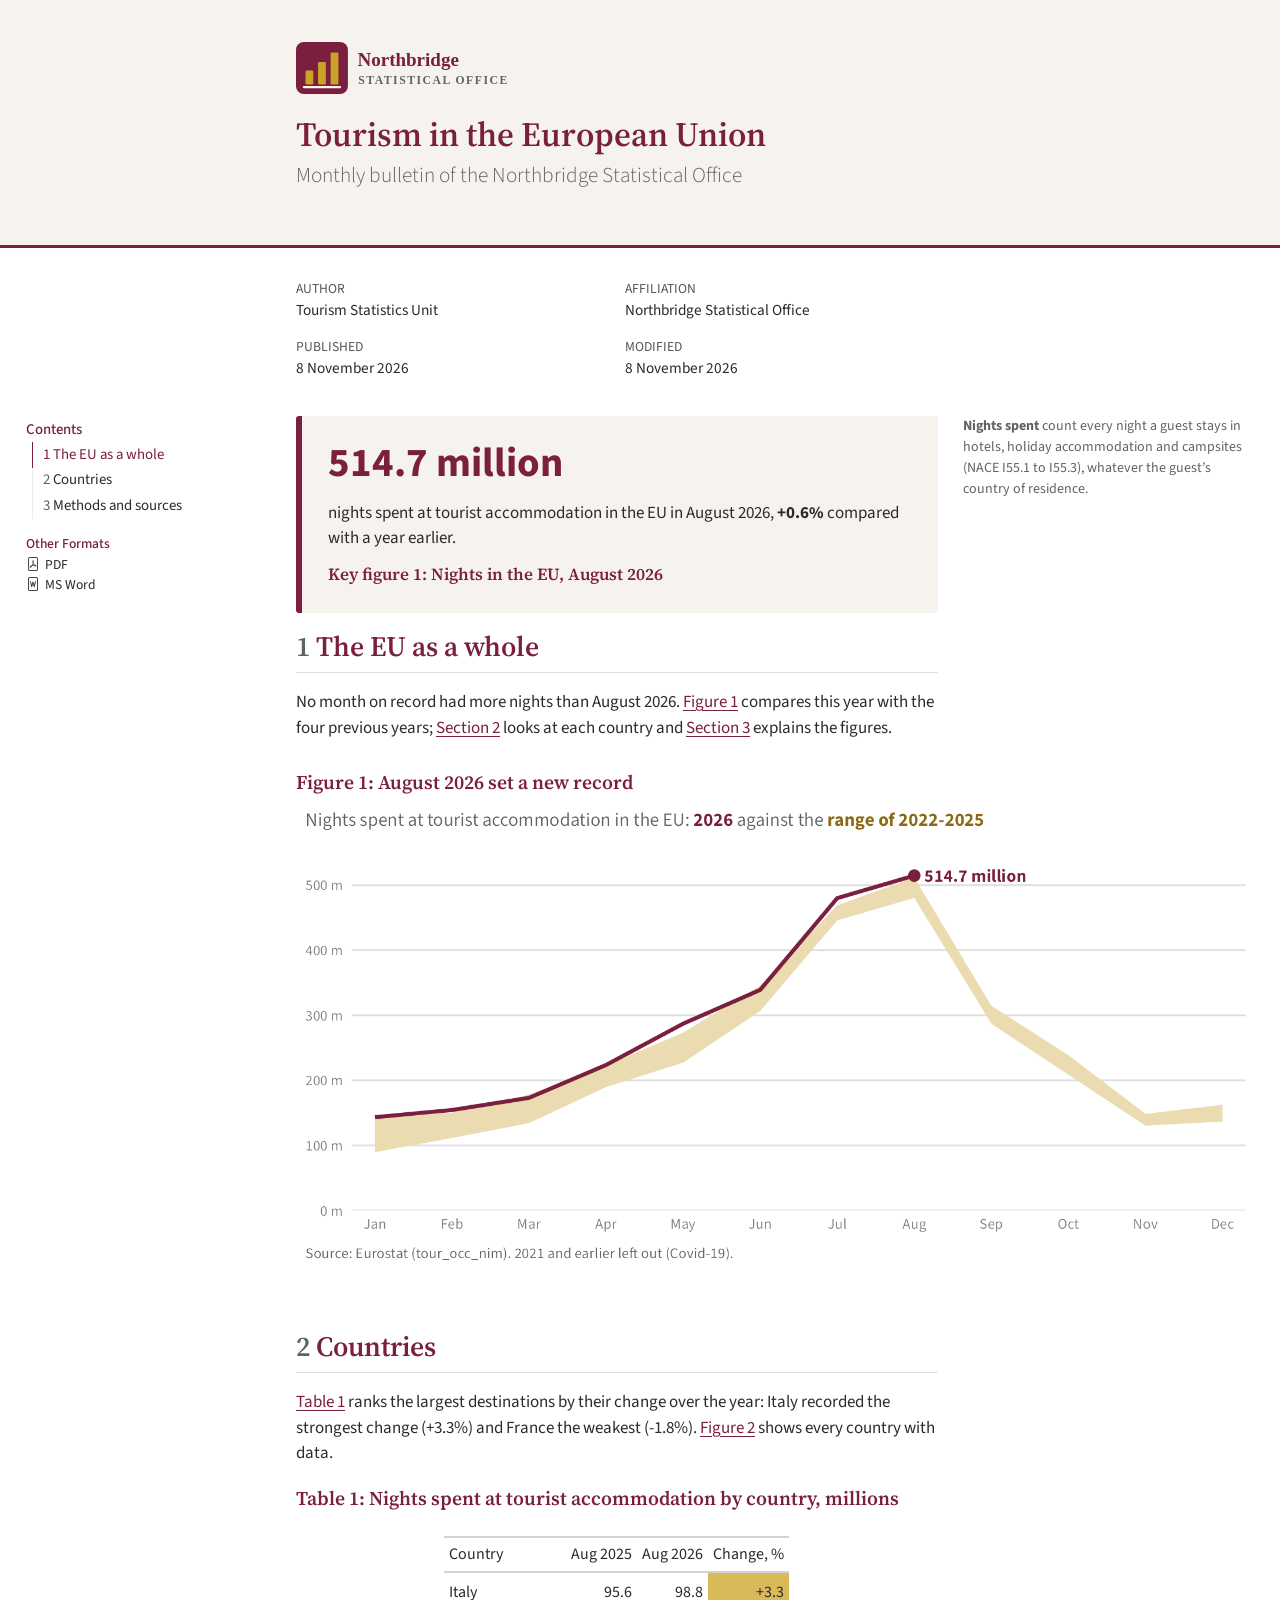
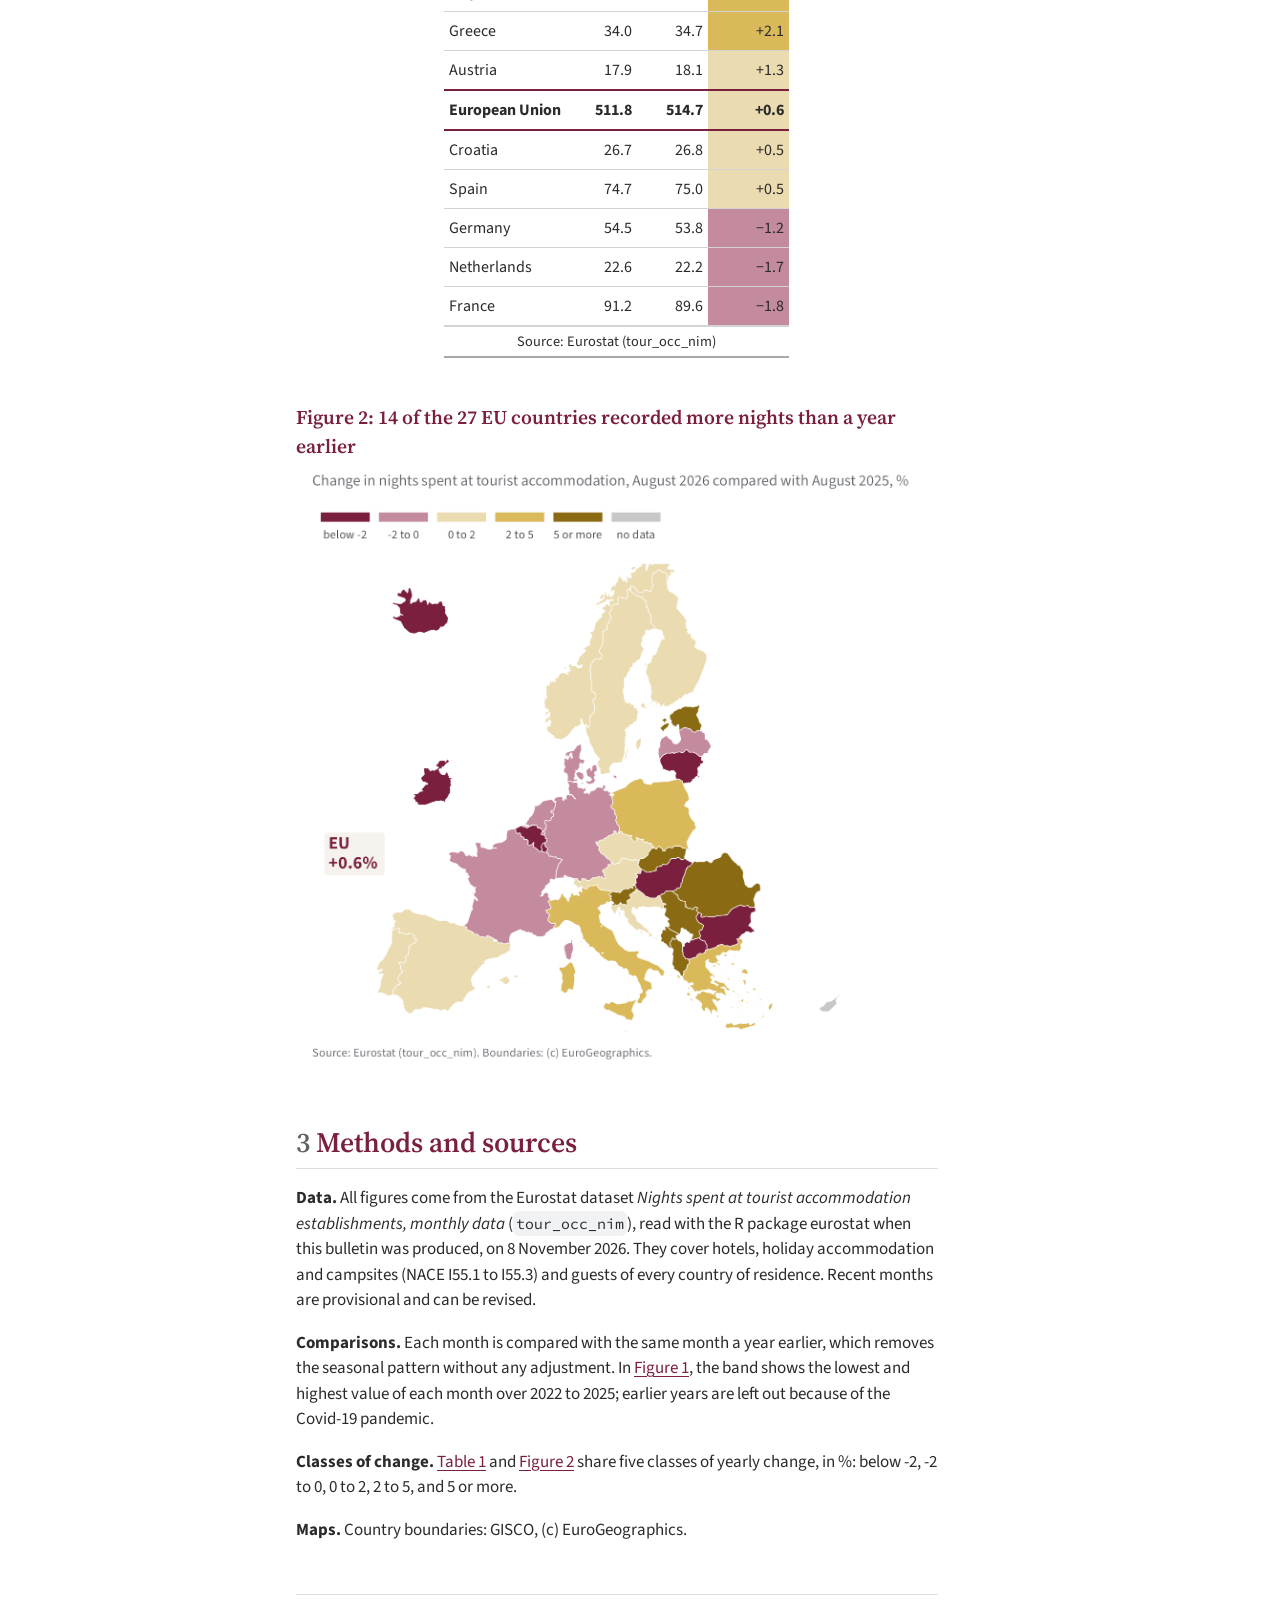
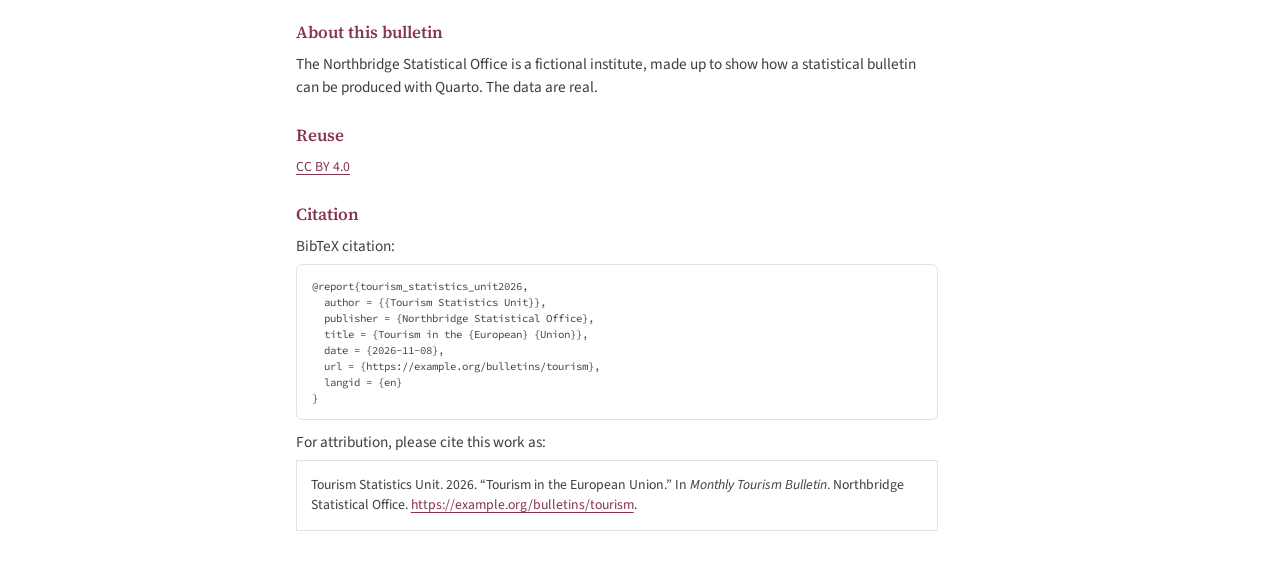
==== index.html @ a887a554 "Rendered example bulletin (HTML, PDF, Word)" ====
<!doctype html>
<html lang="en"><head><meta charset="utf-8"><title>Tourism in the EU: example bulletin</title>
<meta http-equiv="refresh" content="0; url=bulletin.html"></head>
<body><p><a href="bulletin.html">Tourism in the EU (HTML)</a> · <a href="bulletin.pdf">PDF</a> · <a href="bulletin.docx">Word</a></p></body></html>
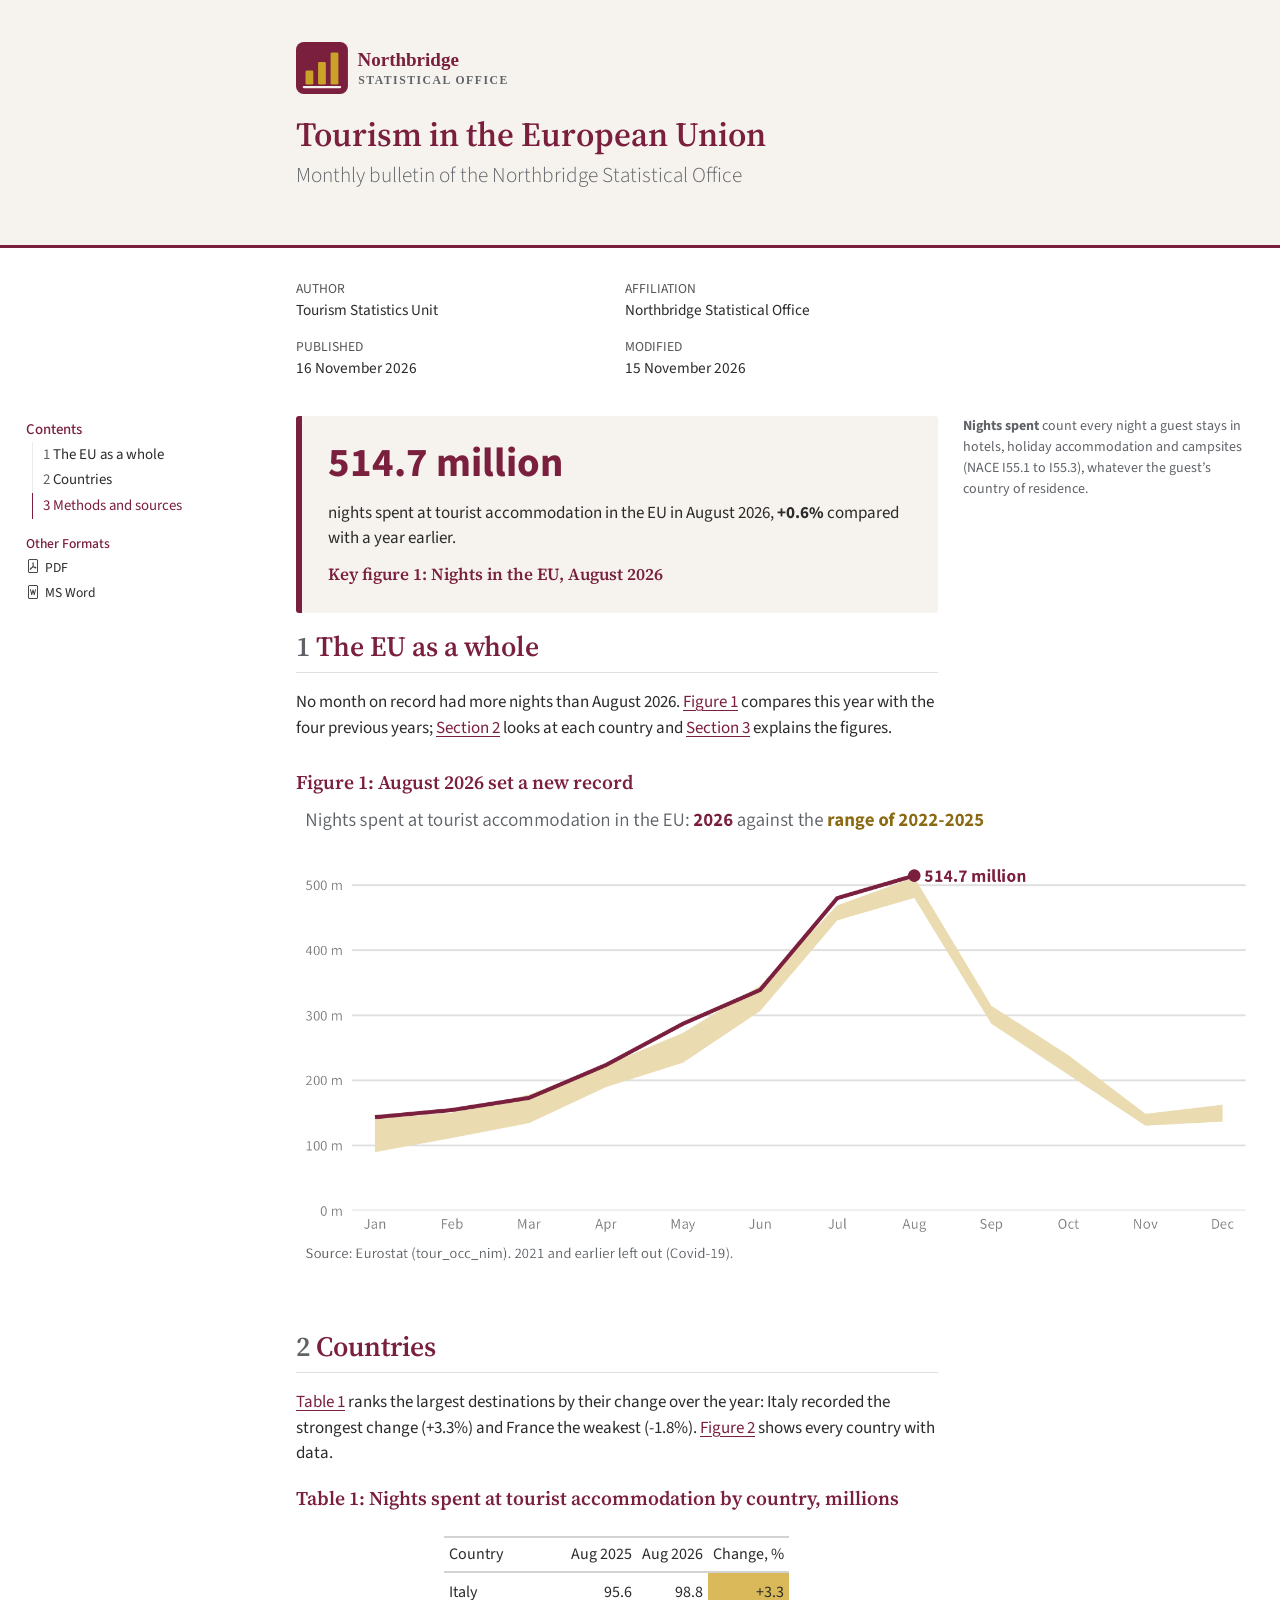
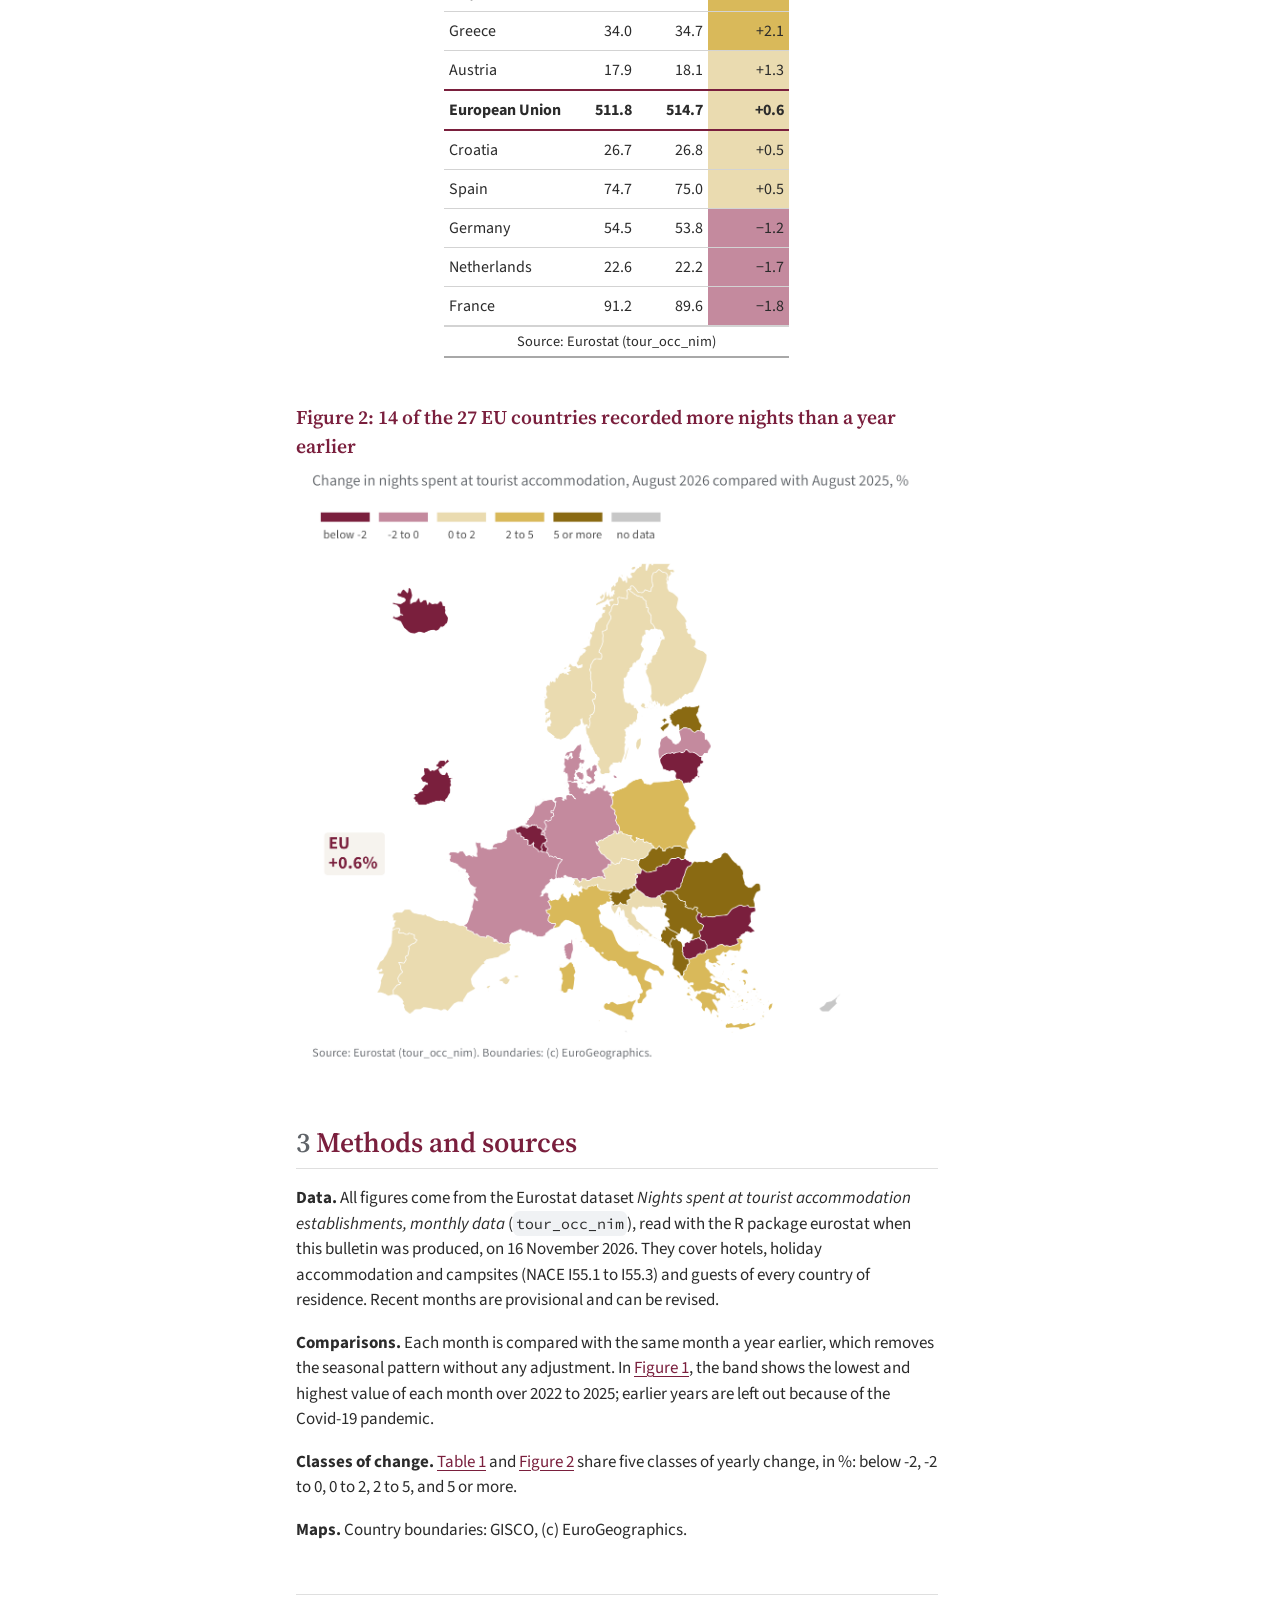
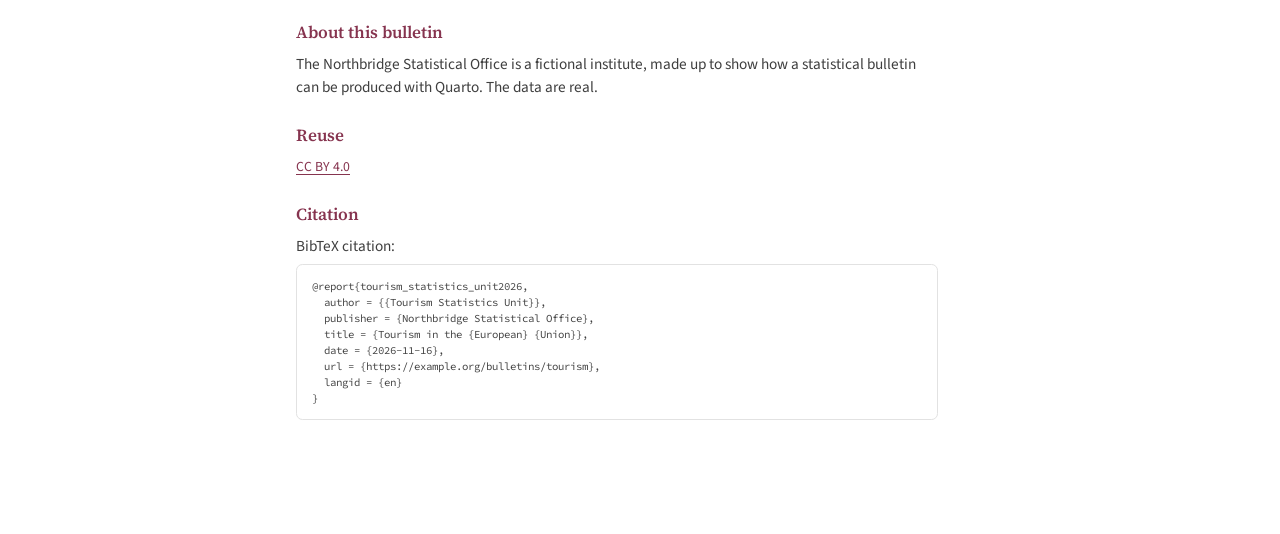
==== commit b823f11b: "Built site for gh-pages" ====
--- a/index.html
+++ b/index.html
@@ -1,4 +1,1256 @@
-<!doctype html>
-<html lang="en"><head><meta charset="utf-8"><title>Tourism in the EU: example bulletin</title>
-<meta http-equiv="refresh" content="0; url=bulletin.html"></head>
-<body><p><a href="bulletin.html">Tourism in the EU (HTML)</a> · <a href="bulletin.pdf">PDF</a> · <a href="bulletin.docx">Word</a></p></body></html>
+<!DOCTYPE html>
+<html xmlns="http://www.w3.org/1999/xhtml" lang="en" xml:lang="en"><head>
+
+<meta charset="utf-8">
+<meta name="generator" content="quarto-1.12.2">
+
+<meta name="viewport" content="width=device-width, initial-scale=1.0, user-scalable=yes">
+
+<meta name="author" content="Tourism Statistics Unit">
+<meta name="dcterms.date" content="2026-11-16">
+
+<title>Tourism in the European Union</title>
+<style>
+/* Default styles provided by pandoc.
+** See https://pandoc.org/MANUAL.html#variables-for-html for config info.
+*/
+span.smallcaps{font-variant: small-caps;}
+div.columns{display: flex; gap: 1.5em;}
+div.column{flex: auto;}
+@media screen {
+div.columns{gap: min(4vw, 1.5em);}
+div.column{overflow-x: auto;}
+}
+div.hanging-indent{margin-left: 1.5em; text-indent: -1.5em;}
+ul.task-list{list-style: none;}
+ul.task-list li input[type="checkbox"] {
+  width: 0.8em;
+  margin: 0 0.8em 0.2em -1em; /* quarto-specific, see https://github.com/quarto-dev/quarto-cli/issues/4556 */ 
+  vertical-align: middle;
+}
+@media print {
+  html {
+    color-scheme: light only;
+  }
+  html, body, pre, code {
+    background-color: transparent;
+  }
+  body, a, a:visited, blockquote {
+    color: black;
+  }
+  pre, code {
+    padding: 0;
+  }
+  p, h2, h3 {
+    orphans: 3;
+    widows: 3;
+  }
+  h2, h3, h4 {
+    page-break-after: avoid;
+  }
+}</style>
+
+
+<script src="bulletin_files/libs/clipboard/clipboard.min.js"></script>
+<script src="bulletin_files/libs/quarto-html/quarto.js" type="module"></script>
+<script src="bulletin_files/libs/quarto-html/tabsets/tabsets.js" type="module"></script>
+<script src="bulletin_files/libs/quarto-html/scrollable-regions/scrollable-regions.js" type="module"></script>
+<script src="bulletin_files/libs/quarto-html/popper.min.js"></script>
+<script src="bulletin_files/libs/quarto-html/tippy.umd.min.js"></script>
+<script src="bulletin_files/libs/quarto-html/anchor.min.js"></script>
+<link href="bulletin_files/libs/quarto-html/tippy.css" rel="stylesheet">
+<link href="bulletin_files/libs/quarto-html/quarto-syntax-highlighting-3558fc588f573eb03b3ea8a62fb80c66.css" rel="stylesheet" class="quarto-color-scheme" id="quarto-text-highlighting-styles">
+<link href="bulletin_files/libs/quarto-html/quarto-syntax-highlighting-dark-e0c4ec3dcba0074538e79671f3d862d4.css" rel="stylesheet" class="quarto-color-scheme quarto-color-alternate" id="quarto-text-highlighting-styles">
+<link href="bulletin_files/libs/quarto-html/quarto-syntax-highlighting-3558fc588f573eb03b3ea8a62fb80c66.css" rel="stylesheet" class="quarto-color-scheme-extra" id="quarto-text-highlighting-styles">
+<script src="bulletin_files/libs/quarto-axe/axe.min.js"></script>
+<script src="bulletin_files/libs/quarto-axe/axe-check.js" type="module"></script>
+<script id="quarto-axe-checker-options" type="text/plain">dHJ1ZQ==</script>
+<script src="bulletin_files/libs/bootstrap/bootstrap.min.js"></script>
+<link href="bulletin_files/libs/bootstrap/bootstrap-icons.css" rel="stylesheet">
+<link href="bulletin_files/libs/bootstrap/bootstrap-2cee63988fdc9ac222d813a47f1ef9fd.min.css" rel="stylesheet" append-hash="true" class="quarto-color-scheme" id="quarto-bootstrap" data-mode="light">
+<link href="bulletin_files/libs/bootstrap/bootstrap-dark-2b688062e5eacd62c435ec429c58f09d.min.css" rel="stylesheet" append-hash="true" class="quarto-color-scheme quarto-color-alternate" id="quarto-bootstrap" data-mode="light">
+<link href="bulletin_files/libs/bootstrap/bootstrap-2cee63988fdc9ac222d813a47f1ef9fd.min.css" rel="stylesheet" append-hash="true" class="quarto-color-scheme-extra" id="quarto-bootstrap" data-mode="light">
+
+
+</head>
+
+<body class="quarto-light"><a id="quarto-skip-link" class="visually-hidden-focusable" href="#quarto-document-content">Skip to main content</a>
+
+<header id="title-block-header" class="quarto-title-block default toc-left page-columns page-full">
+  <div class="quarto-title-banner page-columns page-full">
+    <div class="quarto-title column-body">
+      <img class="nso-logo" src="brand/nso-logo.svg" alt="Northbridge Statistical Office">
+      <h1 class="title">Tourism in the European Union</h1>
+            <p class="subtitle lead">Monthly bulletin of the Northbridge Statistical Office</p>
+          </div>
+  </div>
+
+  <div class="quarto-title-meta-author">
+    <div class="quarto-title-meta-heading">Author</div>
+    <div class="quarto-title-meta-heading">Affiliation</div>
+    
+      <div class="quarto-title-meta-contents">
+      <p class="author">Tourism Statistics Unit </p>
+    </div>
+    <div class="quarto-title-meta-contents">
+          <p class="affiliation">
+              Northbridge Statistical Office
+            </p>
+        </div>
+    </div>
+
+  <div class="quarto-title-meta">
+
+        
+      <div>
+      <div class="quarto-title-meta-heading">Published</div>
+      <div class="quarto-title-meta-contents">
+        <p class="date">16 November 2026</p>
+      </div>
+    </div>
+    
+      <div>
+      <div class="quarto-title-meta-heading">Modified</div>
+      <div class="quarto-title-meta-contents">
+        <p class="date-modified">15 November 2026</p>
+      </div>
+    </div>
+      
+    </div>
+    
+
+</header><div id="quarto-content" class="page-columns page-rows-contents page-layout-article toc-left">
+<div id="quarto-sidebar-toc-left" class="sidebar toc-left">
+  <nav id="TOC" role="doc-toc" aria-labelledby="toc-title" class="toc-active">
+    <h2 id="toc-title">Contents</h2>
+   
+  <ul>
+  <li><a href="#sec-eu" id="toc-sec-eu" class="nav-link active" data-scroll-target="#sec-eu"><span class="header-section-number">1</span> The EU as a whole</a></li>
+  <li><a href="#sec-countries" id="toc-sec-countries" class="nav-link" data-scroll-target="#sec-countries"><span class="header-section-number">2</span> Countries</a></li>
+  <li><a href="#sec-methods" id="toc-sec-methods" class="nav-link" data-scroll-target="#sec-methods"><span class="header-section-number">3</span> Methods and sources</a></li>
+  
+  </ul>
+<div class="quarto-alternate-formats"><h2>Other Formats</h2><ul><li><a href="bulletin.pdf"><i class="bi bi-file-pdf"></i>PDF</a></li><li><a href="bulletin.docx"><i class="bi bi-file-word"></i>MS Word</a></li></ul></div></nav>
+</div>
+<div id="quarto-margin-sidebar" class="sidebar margin-sidebar zindex-bottom">
+</div>
+<main class="content quarto-banner-title-block page-columns page-full" id="quarto-document-content" tabindex="-1">
+
+
+
+
+<div id="kf-nights" class="quarto-float quarto-figure quarto-figure-center anchored">
+<figure class="quarto-float quarto-float-kf figure">
+<div aria-describedby="kf-nights-caption-0ceaefa1-69ba-4598-a22c-09a6ac19f8ca">
+<p><span style="font-size: 2.4em; font-weight: bold; color: #7a1f3d;">514.7 million</span></p>
+<p>nights spent at tourist accommodation in the EU in August 2026, <span style="font-weight: bold;">+0.6%</span> compared with a year earlier.</p>
+</div>
+<figcaption class="quarto-float-caption-bottom quarto-float-caption quarto-float-kf" id="kf-nights-caption-0ceaefa1-69ba-4598-a22c-09a6ac19f8ca">
+Key figure&nbsp;1: Nights in the EU, August 2026
+</figcaption>
+</figure>
+</div>
+
+<div class="no-row-height column-margin column-container"><div class="">
+<p><strong>Nights spent</strong> count every night a guest stays in hotels, holiday accommodation and campsites (NACE I55.1 to I55.3), whatever the guest’s country of residence.</p>
+</div></div><section id="sec-eu" class="level2 page-columns page-full" data-number="1">
+<h2 data-number="1" class="anchored" data-anchor-id="sec-eu"><span class="header-section-number">1</span> The EU as a whole</h2>
+<p>No month on record had more nights than August 2026. <a href="#fig-trend" class="quarto-xref">Figure&nbsp;1</a> compares this year with the four previous years; <a href="#sec-countries" class="quarto-xref">Section&nbsp;2</a> looks at each country and <a href="#sec-methods" class="quarto-xref">Section&nbsp;3</a> explains the figures.</p>
+<div class="cell page-columns page-full">
+<div class="cell-output-display page-columns page-full">
+<div id="fig-trend" class="quarto-float quarto-figure quarto-figure-center anchored page-columns page-full" alt="Line chart. Months from January to December along the x-axis, nights spent at tourist accommodation in the EU in millions along the y-axis, from zero. A burgundy line for 2026, from January to August, is drawn over a light band giving the lowest and highest value of each month from 2022 to 2025. The 2026 line is above the band in 6 of its 8 months. Nights peak every year in August; August 2026 is labelled with 514.7 million.">
+<figure class="quarto-float quarto-float-fig figure page-columns page-full">
+<figcaption class="quarto-float-caption-top quarto-float-caption quarto-float-fig" id="fig-trend-caption-0ceaefa1-69ba-4598-a22c-09a6ac19f8ca">
+Figure&nbsp;1: August 2026 set a new record
+</figcaption>
+<div aria-describedby="fig-trend-caption-0ceaefa1-69ba-4598-a22c-09a6ac19f8ca" class="page-columns page-full">
+<img src="bulletin_files/figure-html/fig-trend-1.png" class="img-fluid figure-img column-page-right" style="width:100.0%" alt="Line chart. Months from January to December along the x-axis, nights spent at tourist accommodation in the EU in millions along the y-axis, from zero. A burgundy line for 2026, from January to August, is drawn over a light band giving the lowest and highest value of each month from 2022 to 2025. The 2026 line is above the band in 6 of its 8 months. Nights peak every year in August; August 2026 is labelled with 514.7 million.">
+</div>
+</figure>
+</div>
+</div>
+</div>
+</section>
+<section id="sec-countries" class="level2" data-number="2">
+<h2 data-number="2" class="anchored" data-anchor-id="sec-countries"><span class="header-section-number">2</span> Countries</h2>
+<p><a href="#tbl-countries" class="quarto-xref">Table&nbsp;1</a> ranks the largest destinations by their change over the year: Italy recorded the strongest change (+3.3%) and France the weakest (-1.8%). <a href="#fig-map" class="quarto-xref">Figure&nbsp;2</a> shows every country with data.</p>
+<div class="cell plain">
+<div id="tbl-countries" class="cell plain quarto-float quarto-figure quarto-figure-center anchored">
+<figure class="quarto-float quarto-float-tbl figure">
+<figcaption class="quarto-float-caption-top quarto-float-caption quarto-float-tbl" id="tbl-countries-caption-0ceaefa1-69ba-4598-a22c-09a6ac19f8ca">
+Table&nbsp;1: Nights spent at tourist accommodation by country, millions
+</figcaption>
+<div aria-describedby="tbl-countries-caption-0ceaefa1-69ba-4598-a22c-09a6ac19f8ca">
+<div class="cell-output-display">
+<div id="fusvrtxovy" style="padding-left:0px;padding-right:0px;padding-top:10px;padding-bottom:10px;overflow-x:auto;overflow-y:auto;width:auto;height:auto;">
+<style>#fusvrtxovy table {
+  font-family: 'Source Sans 3', system-ui, 'Segoe UI', Roboto, Helvetica, Arial, sans-serif, 'Apple Color Emoji', 'Segoe UI Emoji', 'Segoe UI Symbol', 'Noto Color Emoji';
+  -webkit-font-smoothing: antialiased;
+  -moz-osx-font-smoothing: grayscale;
+}
+
+#fusvrtxovy thead, #fusvrtxovy tbody, #fusvrtxovy tfoot, #fusvrtxovy tr, #fusvrtxovy td, #fusvrtxovy th {
+  border-style: none;
+}
+
+#fusvrtxovy p {
+  margin: 0;
+  padding: 0;
+}
+
+#fusvrtxovy .gt_table {
+  display: table;
+  border-collapse: collapse;
+  line-height: normal;
+  margin-left: auto;
+  margin-right: auto;
+  color: #2B2B2B;
+  font-size: 16px;
+  font-weight: normal;
+  font-style: normal;
+  background-color: #FFFFFF;
+  width: auto;
+  border-top-style: solid;
+  border-top-width: 2px;
+  border-top-color: #A8A8A8;
+  border-right-style: none;
+  border-right-width: 2px;
+  border-right-color: #D3D3D3;
+  border-bottom-style: solid;
+  border-bottom-width: 2px;
+  border-bottom-color: #A8A8A8;
+  border-left-style: none;
+  border-left-width: 2px;
+  border-left-color: #D3D3D3;
+}
+
+#fusvrtxovy .gt_caption {
+  padding-top: 4px;
+  padding-bottom: 4px;
+}
+
+#fusvrtxovy .gt_title {
+  color: #2B2B2B;
+  font-size: 125%;
+  font-weight: initial;
+  padding-top: 4px;
+  padding-bottom: 4px;
+  padding-left: 5px;
+  padding-right: 5px;
+  border-bottom-color: #FFFFFF;
+  border-bottom-width: 0;
+}
+
+#fusvrtxovy .gt_subtitle {
+  color: #2B2B2B;
+  font-size: 85%;
+  font-weight: initial;
+  padding-top: 3px;
+  padding-bottom: 5px;
+  padding-left: 5px;
+  padding-right: 5px;
+  border-top-color: #FFFFFF;
+  border-top-width: 0;
+}
+
+#fusvrtxovy .gt_heading {
+  background-color: #FFFFFF;
+  text-align: center;
+  border-bottom-color: #FFFFFF;
+  border-left-style: none;
+  border-left-width: 1px;
+  border-left-color: #D3D3D3;
+  border-right-style: none;
+  border-right-width: 1px;
+  border-right-color: #D3D3D3;
+}
+
+#fusvrtxovy .gt_bottom_border {
+  border-bottom-style: solid;
+  border-bottom-width: 2px;
+  border-bottom-color: #D3D3D3;
+}
+
+#fusvrtxovy .gt_col_headings {
+  border-top-style: solid;
+  border-top-width: 2px;
+  border-top-color: #D3D3D3;
+  border-bottom-style: solid;
+  border-bottom-width: 2px;
+  border-bottom-color: #D3D3D3;
+  border-left-style: none;
+  border-left-width: 1px;
+  border-left-color: #D3D3D3;
+  border-right-style: none;
+  border-right-width: 1px;
+  border-right-color: #D3D3D3;
+}
+
+#fusvrtxovy .gt_col_heading {
+  color: #2B2B2B;
+  background-color: #FFFFFF;
+  font-size: 100%;
+  font-weight: normal;
+  text-transform: inherit;
+  border-left-style: none;
+  border-left-width: 1px;
+  border-left-color: #D3D3D3;
+  border-right-style: none;
+  border-right-width: 1px;
+  border-right-color: #D3D3D3;
+  vertical-align: bottom;
+  padding-top: 5px;
+  padding-bottom: 6px;
+  padding-left: 5px;
+  padding-right: 5px;
+  overflow-x: hidden;
+}
+
+#fusvrtxovy .gt_column_spanner_outer {
+  color: #2B2B2B;
+  background-color: #FFFFFF;
+  font-size: 100%;
+  font-weight: normal;
+  text-transform: inherit;
+  padding-top: 0;
+  padding-bottom: 0;
+  padding-left: 4px;
+  padding-right: 4px;
+}
+
+#fusvrtxovy .gt_column_spanner_outer:first-child {
+  padding-left: 0;
+}
+
+#fusvrtxovy .gt_column_spanner_outer:last-child {
+  padding-right: 0;
+}
+
+#fusvrtxovy .gt_column_spanner {
+  border-bottom-style: solid;
+  border-bottom-width: 2px;
+  border-bottom-color: #D3D3D3;
+  vertical-align: bottom;
+  padding-top: 5px;
+  padding-bottom: 5px;
+  overflow-x: hidden;
+  display: inline-block;
+  width: 100%;
+}
+
+#fusvrtxovy .gt_spanner_row {
+  border-bottom-style: hidden;
+}
+
+#fusvrtxovy .gt_group_heading {
+  padding-top: 8px;
+  padding-bottom: 8px;
+  padding-left: 5px;
+  padding-right: 5px;
+  color: #2B2B2B;
+  background-color: #FFFFFF;
+  font-size: 100%;
+  font-weight: initial;
+  text-transform: inherit;
+  border-top-style: solid;
+  border-top-width: 2px;
+  border-top-color: #D3D3D3;
+  border-bottom-style: solid;
+  border-bottom-width: 2px;
+  border-bottom-color: #D3D3D3;
+  border-left-style: none;
+  border-left-width: 1px;
+  border-left-color: #D3D3D3;
+  border-right-style: none;
+  border-right-width: 1px;
+  border-right-color: #D3D3D3;
+  vertical-align: middle;
+  text-align: left;
+}
+
+#fusvrtxovy .gt_empty_group_heading {
+  padding: 0.5px;
+  color: #2B2B2B;
+  background-color: #FFFFFF;
+  font-size: 100%;
+  font-weight: initial;
+  border-top-style: solid;
+  border-top-width: 2px;
+  border-top-color: #D3D3D3;
+  border-bottom-style: solid;
+  border-bottom-width: 2px;
+  border-bottom-color: #D3D3D3;
+  vertical-align: middle;
+}
+
+#fusvrtxovy .gt_from_md > :first-child {
+  margin-top: 0;
+}
+
+#fusvrtxovy .gt_from_md > :last-child {
+  margin-bottom: 0;
+}
+
+#fusvrtxovy .gt_row {
+  padding-top: 8px;
+  padding-bottom: 8px;
+  padding-left: 5px;
+  padding-right: 5px;
+  margin: 10px;
+  border-top-style: solid;
+  border-top-width: 1px;
+  border-top-color: #D3D3D3;
+  border-left-style: none;
+  border-left-width: 1px;
+  border-left-color: #D3D3D3;
+  border-right-style: none;
+  border-right-width: 1px;
+  border-right-color: #D3D3D3;
+  vertical-align: middle;
+  overflow-x: hidden;
+}
+
+#fusvrtxovy .gt_stub {
+  color: #2B2B2B;
+  background-color: #FFFFFF;
+  font-size: 100%;
+  font-weight: initial;
+  text-transform: inherit;
+  border-right-style: solid;
+  border-right-width: 2px;
+  border-right-color: #D3D3D3;
+  padding-left: 5px;
+  padding-right: 5px;
+}
+
+#fusvrtxovy .gt_stub_row_group {
+  color: #2B2B2B;
+  background-color: #FFFFFF;
+  font-size: 100%;
+  font-weight: initial;
+  text-transform: inherit;
+  border-right-style: solid;
+  border-right-width: 2px;
+  border-right-color: #D3D3D3;
+  padding-left: 5px;
+  padding-right: 5px;
+  vertical-align: top;
+}
+
+#fusvrtxovy .gt_row_group_first td {
+  border-top-width: 2px;
+}
+
+#fusvrtxovy .gt_row_group_first th {
+  border-top-width: 2px;
+}
+
+#fusvrtxovy .gt_summary_row {
+  color: #2B2B2B;
+  background-color: #FFFFFF;
+  text-transform: inherit;
+  padding-top: 8px;
+  padding-bottom: 8px;
+  padding-left: 5px;
+  padding-right: 5px;
+}
+
+#fusvrtxovy .gt_first_summary_row {
+  border-top-style: solid;
+  border-top-color: #D3D3D3;
+}
+
+#fusvrtxovy .gt_first_summary_row.thick {
+  border-top-width: 2px;
+}
+
+#fusvrtxovy .gt_last_summary_row {
+  padding-top: 8px;
+  padding-bottom: 8px;
+  padding-left: 5px;
+  padding-right: 5px;
+  border-bottom-style: solid;
+  border-bottom-width: 2px;
+  border-bottom-color: #D3D3D3;
+}
+
+#fusvrtxovy .gt_grand_summary_row {
+  color: #2B2B2B;
+  background-color: #FFFFFF;
+  text-transform: inherit;
+  padding-top: 8px;
+  padding-bottom: 8px;
+  padding-left: 5px;
+  padding-right: 5px;
+}
+
+#fusvrtxovy .gt_first_grand_summary_row {
+  padding-top: 8px;
+  padding-bottom: 8px;
+  padding-left: 5px;
+  padding-right: 5px;
+  border-top-style: double;
+  border-top-width: 6px;
+  border-top-color: #D3D3D3;
+}
+
+#fusvrtxovy .gt_last_grand_summary_row_top {
+  padding-top: 8px;
+  padding-bottom: 8px;
+  padding-left: 5px;
+  padding-right: 5px;
+  border-bottom-style: double;
+  border-bottom-width: 6px;
+  border-bottom-color: #D3D3D3;
+}
+
+#fusvrtxovy .gt_striped {
+  background-color: rgba(128, 128, 128, 0.05);
+}
+
+#fusvrtxovy .gt_table_body {
+  border-top-style: solid;
+  border-top-width: 2px;
+  border-top-color: #D3D3D3;
+  border-bottom-style: solid;
+  border-bottom-width: 2px;
+  border-bottom-color: #D3D3D3;
+}
+
+#fusvrtxovy .gt_footnotes {
+  color: #2B2B2B;
+  background-color: #FFFFFF;
+  border-bottom-style: none;
+  border-bottom-width: 2px;
+  border-bottom-color: #D3D3D3;
+  border-left-style: none;
+  border-left-width: 2px;
+  border-left-color: #D3D3D3;
+  border-right-style: none;
+  border-right-width: 2px;
+  border-right-color: #D3D3D3;
+}
+
+#fusvrtxovy .gt_footnote {
+  margin: 0px;
+  font-size: 90%;
+  padding-top: 4px;
+  padding-bottom: 4px;
+  padding-left: 5px;
+  padding-right: 5px;
+}
+
+#fusvrtxovy .gt_sourcenotes {
+  color: #2B2B2B;
+  background-color: #FFFFFF;
+  border-bottom-style: none;
+  border-bottom-width: 2px;
+  border-bottom-color: #D3D3D3;
+  border-left-style: none;
+  border-left-width: 2px;
+  border-left-color: #D3D3D3;
+  border-right-style: none;
+  border-right-width: 2px;
+  border-right-color: #D3D3D3;
+}
+
+#fusvrtxovy .gt_sourcenote {
+  font-size: 90%;
+  padding-top: 4px;
+  padding-bottom: 4px;
+  padding-left: 5px;
+  padding-right: 5px;
+}
+
+#fusvrtxovy .gt_left {
+  text-align: left;
+}
+
+#fusvrtxovy .gt_center {
+  text-align: center;
+}
+
+#fusvrtxovy .gt_right {
+  text-align: right;
+  font-variant-numeric: tabular-nums;
+}
+
+#fusvrtxovy .gt_font_normal {
+  font-weight: normal;
+}
+
+#fusvrtxovy .gt_font_bold {
+  font-weight: bold;
+}
+
+#fusvrtxovy .gt_font_italic {
+  font-style: italic;
+}
+
+#fusvrtxovy .gt_super {
+  font-size: 65%;
+}
+
+#fusvrtxovy .gt_footnote_marks {
+  font-size: 75%;
+  vertical-align: 0.4em;
+  position: initial;
+}
+
+#fusvrtxovy .gt_asterisk {
+  font-size: 100%;
+  vertical-align: 0;
+}
+
+#fusvrtxovy .gt_indent_1 {
+  text-indent: 5px;
+}
+
+#fusvrtxovy .gt_indent_2 {
+  text-indent: 10px;
+}
+
+#fusvrtxovy .gt_indent_3 {
+  text-indent: 15px;
+}
+
+#fusvrtxovy .gt_indent_4 {
+  text-indent: 20px;
+}
+
+#fusvrtxovy .gt_indent_5 {
+  text-indent: 25px;
+}
+
+#fusvrtxovy .katex-display {
+  display: inline-flex !important;
+  margin-bottom: 0.75em !important;
+}
+
+#fusvrtxovy div.Reactable > div.rt-table > div.rt-thead > div.rt-tr.rt-tr-group-header > div.rt-th-group:after {
+  height: 0px !important;
+}
+</style>
+
+<table class="gt_table cell plain caption-top table" data-quarto-bootstrap="false">
+<thead>
+<tr class="gt_col_headings header">
+<th id="Country" class="gt_col_heading gt_columns_bottom_border gt_left" data-quarto-table-cell-role="th" scope="col">Country</th>
+<th id="before" class="gt_col_heading gt_columns_bottom_border gt_right" data-quarto-table-cell-role="th" scope="col">Aug 2025</th>
+<th id="now" class="gt_col_heading gt_columns_bottom_border gt_right" data-quarto-table-cell-role="th" scope="col">Aug 2026</th>
+<th id="change" class="gt_col_heading gt_columns_bottom_border gt_right" data-quarto-table-cell-role="th" scope="col">Change, %</th>
+</tr>
+</thead>
+<tbody class="gt_table_body">
+<tr class="odd">
+<td class="gt_row gt_left" headers="Country">Italy</td>
+<td class="gt_row gt_right" headers="before">95.6</td>
+<td class="gt_row gt_right" headers="now">98.8</td>
+<td class="gt_row gt_right" headers="change" style="background-color: #D9B95A">+3.3</td>
+</tr>
+<tr class="even">
+<td class="gt_row gt_left" headers="Country">Greece</td>
+<td class="gt_row gt_right" headers="before">34.0</td>
+<td class="gt_row gt_right" headers="now">34.7</td>
+<td class="gt_row gt_right" headers="change" style="background-color: #D9B95A">+2.1</td>
+</tr>
+<tr class="odd">
+<td class="gt_row gt_left" headers="Country">Austria</td>
+<td class="gt_row gt_right" headers="before">17.9</td>
+<td class="gt_row gt_right" headers="now">18.1</td>
+<td class="gt_row gt_right" headers="change" style="background-color: #EADBB0">+1.3</td>
+</tr>
+<tr class="even">
+<td class="gt_row gt_left" headers="Country" style="font-weight: bold; border-top-width: 2px; border-top-style: solid; border-top-color: #7a1f3d; border-bottom-width: 2px; border-bottom-style: solid; border-bottom-color: #7a1f3d">European Union</td>
+<td class="gt_row gt_right" headers="before" style="font-weight: bold; border-top-width: 2px; border-top-style: solid; border-top-color: #7a1f3d; border-bottom-width: 2px; border-bottom-style: solid; border-bottom-color: #7a1f3d">511.8</td>
+<td class="gt_row gt_right" headers="now" style="font-weight: bold; border-top-width: 2px; border-top-style: solid; border-top-color: #7a1f3d; border-bottom-width: 2px; border-bottom-style: solid; border-bottom-color: #7a1f3d">514.7</td>
+<td class="gt_row gt_right" headers="change" style="background-color: #EADBB0; font-weight: bold; border-top-width: 2px; border-top-style: solid; border-top-color: #7a1f3d; border-bottom-width: 2px; border-bottom-style: solid; border-bottom-color: #7a1f3d">+0.6</td>
+</tr>
+<tr class="odd">
+<td class="gt_row gt_left" headers="Country">Croatia</td>
+<td class="gt_row gt_right" headers="before">26.7</td>
+<td class="gt_row gt_right" headers="now">26.8</td>
+<td class="gt_row gt_right" headers="change" style="background-color: #EADBB0">+0.5</td>
+</tr>
+<tr class="even">
+<td class="gt_row gt_left" headers="Country">Spain</td>
+<td class="gt_row gt_right" headers="before">74.7</td>
+<td class="gt_row gt_right" headers="now">75.0</td>
+<td class="gt_row gt_right" headers="change" style="background-color: #EADBB0">+0.5</td>
+</tr>
+<tr class="odd">
+<td class="gt_row gt_left" headers="Country">Germany</td>
+<td class="gt_row gt_right" headers="before">54.5</td>
+<td class="gt_row gt_right" headers="now">53.8</td>
+<td class="gt_row gt_right" headers="change" style="background-color: #C48A9E">−1.2</td>
+</tr>
+<tr class="even">
+<td class="gt_row gt_left" headers="Country">Netherlands</td>
+<td class="gt_row gt_right" headers="before">22.6</td>
+<td class="gt_row gt_right" headers="now">22.2</td>
+<td class="gt_row gt_right" headers="change" style="background-color: #C48A9E">−1.7</td>
+</tr>
+<tr class="odd">
+<td class="gt_row gt_left" headers="Country">France</td>
+<td class="gt_row gt_right" headers="before">91.2</td>
+<td class="gt_row gt_right" headers="now">89.6</td>
+<td class="gt_row gt_right" headers="change" style="background-color: #C48A9E">−1.8</td>
+</tr>
+</tbody><tfoot>
+<tr class="gt_sourcenotes odd">
+<td colspan="4" class="gt_sourcenote">Source: Eurostat (tour_occ_nim)</td>
+</tr>
+</tfoot>
+
+</table>
+
+</div>
+</div>
+</div>
+</figure>
+</div>
+</div>
+<div class="cell">
+<div class="cell-output-display">
+<div id="fig-map" class="quarto-float quarto-figure quarto-figure-center anchored" alt="Map of Europe. Each country is shaded by the change in nights spent at tourist accommodation between August 2025 and August 2026, in five classes: below -2%, -2 to 0%, 0 to 2%, 2 to 5% and 5% or more, from dark burgundy for the strongest falls to dark gold for the strongest rises; countries without data are grey. In the EU, the largest rise is in Romania (+10.2%) and the largest fall in Lithuania (-12.8%). The EU as a whole changed by +0.6%.">
+<figure class="quarto-float quarto-float-fig figure">
+<figcaption class="quarto-float-caption-top quarto-float-caption quarto-float-fig" id="fig-map-caption-0ceaefa1-69ba-4598-a22c-09a6ac19f8ca">
+Figure&nbsp;2: 14 of the 27 EU countries recorded more nights than a year earlier
+</figcaption>
+<div aria-describedby="fig-map-caption-0ceaefa1-69ba-4598-a22c-09a6ac19f8ca">
+<img src="bulletin_files/figure-html/fig-map-1.png" class="img-fluid figure-img" alt="Map of Europe. Each country is shaded by the change in nights spent at tourist accommodation between August 2025 and August 2026, in five classes: below -2%, -2 to 0%, 0 to 2%, 2 to 5% and 5% or more, from dark burgundy for the strongest falls to dark gold for the strongest rises; countries without data are grey. In the EU, the largest rise is in Romania (+10.2%) and the largest fall in Lithuania (-12.8%). The EU as a whole changed by +0.6%." width="672">
+</div>
+</figure>
+</div>
+</div>
+</div>
+</section>
+<section id="sec-methods" class="level2" data-number="3">
+<h2 data-number="3" class="anchored" data-anchor-id="sec-methods"><span class="header-section-number">3</span> Methods and sources</h2>
+<p><strong>Data.</strong> All figures come from the Eurostat dataset <em>Nights spent at tourist accommodation establishments, monthly data</em> (<code>tour_occ_nim</code>), read with the R package eurostat when this bulletin was produced, on 16 November 2026. They cover hotels, holiday accommodation and campsites (NACE I55.1 to I55.3) and guests of every country of residence. Recent months are provisional and can be revised.</p>
+<p><strong>Comparisons.</strong> Each month is compared with the same month a year earlier, which removes the seasonal pattern without any adjustment. In <a href="#fig-trend" class="quarto-xref">Figure&nbsp;1</a>, the band shows the lowest and highest value of each month over 2022 to 2025; earlier years are left out because of the Covid-19 pandemic.</p>
+<p><strong>Classes of change.</strong> <a href="#tbl-countries" class="quarto-xref">Table&nbsp;1</a> and <a href="#fig-map" class="quarto-xref">Figure&nbsp;2</a> share five classes of yearly change, in %: below -2, -2 to 0, 0 to 2, 2 to 5, and 5 or more.</p>
+<p><strong>Maps.</strong> Country boundaries: GISCO, (c) EuroGeographics.</p>
+</section>
+
+
+<div id="quarto-appendix" class="default"><section id="about-this-bulletin" class="level2 appendix unnumbered"><h2 class="anchored quarto-appendix-heading">About this bulletin</h2><div class="quarto-appendix-contents">
+
+<p>The Northbridge Statistical Office is a fictional institute, made up to show how a statistical bulletin can be produced with Quarto. The data are real.</p>
+</div></section><section class="quarto-appendix-contents" id="quarto-reuse"><h2 class="anchored quarto-appendix-heading">Reuse</h2><div class="quarto-appendix-contents"><div><a rel="license" href="https://creativecommons.org/licenses/by/4.0/">CC BY 4.0</a></div></div></section><section class="quarto-appendix-contents" id="quarto-citation"><h2 class="anchored quarto-appendix-heading">Citation</h2><div><div class="quarto-appendix-secondary-label">BibTeX citation:</div><div class="code-copy-outer-scaffold"><pre class="sourceCode quarto-appendix-bibtex code-with-copy"><code class="sourceCode bibtex">@report{tourism_statistics_unit2026,
+  author = {{Tourism Statistics Unit}},
+  publisher = {Northbridge Statistical Office},
+  title = {Tourism in the {European} {Union}},
+  date = {2026-11-16},
+  url = {https://example.org/bulletins/tourism},
+  langid = {en}
+}
+</code></pre><button title="Copy to Clipboard" class="code-copy-button"><i class="bi"></i></button></div></div></section></div></main>
+<!-- /main column -->
+<script id="quarto-html-after-body" type="application/javascript">
+  window.document.addEventListener("DOMContentLoaded", function (event) {
+    const icon = "";
+    const anchorJS = new window.AnchorJS();
+    anchorJS.options = {
+      placement: 'right',
+      icon: icon
+    };
+    anchorJS.add('.anchored');
+    const isCodeAnnotation = (el) => {
+      for (const clz of el.classList) {
+        if (clz.startsWith('code-annotation-')) {                     
+          return true;
+        }
+      }
+      return false;
+    }
+    const onCopySuccess = function(e) {
+      // button target
+      const button = e.trigger;
+      // don't keep focus
+      button.blur();
+      // flash "checked"
+      button.classList.add('code-copy-button-checked');
+      var currentTitle = button.getAttribute("title");
+      button.setAttribute("title", "Copied!");
+      let tooltip;
+      if (window.bootstrap) {
+        button.setAttribute("data-bs-toggle", "tooltip");
+        button.setAttribute("data-bs-placement", "left");
+        button.setAttribute("data-bs-title", "Copied!");
+        tooltip = new bootstrap.Tooltip(button, 
+          { trigger: "manual", 
+            customClass: "code-copy-button-tooltip",
+            offset: [0, -8]});
+        tooltip.show();    
+      }
+      setTimeout(function() {
+        if (tooltip) {
+          tooltip.hide();
+          button.removeAttribute("data-bs-title");
+          button.removeAttribute("data-bs-toggle");
+          button.removeAttribute("data-bs-placement");
+        }
+        button.setAttribute("title", currentTitle);
+        button.classList.remove('code-copy-button-checked');
+      }, 1000);
+      // clear code selection
+      e.clearSelection();
+    }
+    const getTextToCopy = function(trigger) {
+      const outerScaffold = trigger.parentElement.cloneNode(true);
+      const codeEl = outerScaffold.querySelector('code');
+      for (const childEl of codeEl.children) {
+        if (isCodeAnnotation(childEl)) {
+          childEl.remove();
+        }
+      }
+      return codeEl.innerText;
+    }
+    const clipboard = new window.ClipboardJS('.code-copy-button:not([data-in-quarto-modal])', {
+      text: getTextToCopy
+    });
+    clipboard.on('success', onCopySuccess);
+    if (window.document.getElementById('quarto-embedded-source-code-modal')) {
+      const clipboardModal = new window.ClipboardJS('.code-copy-button[data-in-quarto-modal]', {
+        text: getTextToCopy,
+        container: window.document.getElementById('quarto-embedded-source-code-modal')
+      });
+      clipboardModal.on('success', onCopySuccess);
+    }
+      var localhostRegex = new RegExp(/^(?:http|https):\/\/localhost\:?[0-9]*\//);
+      var mailtoRegex = new RegExp(/^mailto:/);
+        var filterRegex = new RegExp('/' + window.location.host + '/');
+      const newWindowLabel = "(opens in a new tab)";
+      const newWindowNoteId = "quarto-ext-newwindow-label";
+      // Links reference one hidden label through aria-describedby, so the
+      // announcement never changes their accessible name.
+      var describeNewWindow = (link) => {
+        if (!window.document.getElementById(newWindowNoteId)) {
+          var newWindowNote = window.document.createElement("span");
+          newWindowNote.id = newWindowNoteId;
+          newWindowNote.hidden = true;
+          newWindowNote.textContent = newWindowLabel;
+          window.document.body.appendChild(newWindowNote);
+        }
+        var describedBy = (link.getAttribute("aria-describedby") || "").split(/\s+/).filter(Boolean);
+        if (!describedBy.includes(newWindowNoteId)) {
+          describedBy.push(newWindowNoteId);
+          link.setAttribute("aria-describedby", describedBy.join(" "));
+        }
+      }
+      var opensNewContext = (link) => {
+        var target = (link.getAttribute("target") || "").toLowerCase();
+        return target !== "" && !["_self", "_parent", "_top"].includes(target);
+      }
+      var isInternal = (href) => {
+          return filterRegex.test(href) || localhostRegex.test(href) || mailtoRegex.test(href);
+      }
+      // Inspect non-navigation links and adorn them if external
+      window.quartoDecorateExternalLinks = function (root) {
+     var links = (root || window.document).querySelectorAll('a[href]:not(.nav-link):not(.navbar-brand):not(.toc-action):not(.sidebar-link):not(.sidebar-item-toggle):not(.pagination-link):not(.no-external):not([aria-hidden]):not(.dropdown-item):not(.quarto-navigation-tool):not(.about-link)');
+      for (var i=0; i<links.length; i++) {
+        const link = links[i];
+        if (!isInternal(link.href)) {
+          // undo the damage that might have been done by quarto-nav.js in the case of
+          // links that we want to consider external
+          if (link.dataset.originalHref !== undefined) {
+            link.href = link.dataset.originalHref;
+          }
+          if (!link.classList.contains('no-external-icon')) {
+          }
+        }
+        if (opensNewContext(link)) {
+          describeNewWindow(link);
+        }
+      }
+      };
+      window.quartoDecorateExternalLinks(window.document);
+    // Esc closes the popup (WCAG 1.4.13) and focus leaving both trigger and
+    // popup closes it (WCAG 2.4.11); tippy handles neither for interactive popups.
+    const hideOnEscAndFocusOut = {
+      name: 'hideOnEscAndFocusOut',
+      defaultValue: true,
+      fn(instance) {
+        const dismiss = () => {
+          // A show scheduled by the trigger delay would otherwise reopen it
+          instance.clearDelayTimeouts();
+          instance.hide();
+        };
+        const onKeyDown = (event) => {
+          if (event.key !== 'Escape') {
+            return;
+          }
+          // Keep Esc from also reaching page handlers (e.g. reveal.js overview),
+          // except an open reveal.js slide menu, which Esc should close too.
+          // The menu handles keys only when its keyboard option is on.
+          const menuHandlesEsc = window.Reveal?.getPlugin?.('menu')?.isOpen() &&
+            window.Reveal.getConfig().menu?.keyboard !== false;
+          if (!menuHandlesEsc) {
+            event.stopPropagation();
+          }
+          if (instance.popper.contains(window.document.activeElement)) {
+            // Disabled while refocusing so the focus trigger does not reopen it
+            instance.disable();
+            instance.reference.focus();
+            instance.enable();
+          }
+          dismiss();
+        };
+        const onFocusOut = (event) => {
+          const target = event.relatedTarget;
+          if (target && !instance.reference.contains(target) &&
+              !instance.popper.contains(target)) {
+            dismiss();
+          }
+        };
+        // On the trigger too: a click trigger (code-annotations: select) has no
+        // blur handling. Attached for the instance's lifetime so leaving the
+        // trigger also cancels a show still pending on the trigger delay.
+        instance.reference.addEventListener('focusout', onFocusOut);
+        return {
+          onShow() {
+            window.document.addEventListener('keydown', onKeyDown, true);
+            instance.popper.addEventListener('focusout', onFocusOut);
+          },
+          onHide() {
+            window.document.removeEventListener('keydown', onKeyDown, true);
+            instance.popper.removeEventListener('focusout', onFocusOut);
+          },
+          onDestroy() {
+            instance.reference.removeEventListener('focusout', onFocusOut);
+          },
+        };
+      },
+    };
+    function tippyHover(el, contentFn, onTriggerFn, onUntriggerFn) {
+      const config = {
+        allowHTML: true,
+        maxWidth: 500,
+        delay: 100,
+        arrow: false,
+        appendTo: function(el) {
+            return el.parentElement;
+        },
+        interactive: true,
+        interactiveBorder: 10,
+        theme: 'quarto',
+        placement: 'bottom-start',
+        plugins: [hideOnEscAndFocusOut],
+      };
+      if (contentFn) {
+        config.content = contentFn;
+      }
+      if (onTriggerFn) {
+        config.onTrigger = onTriggerFn;
+      }
+      if (onUntriggerFn) {
+        config.onUntrigger = onUntriggerFn;
+      }
+      window.tippy(el, config); 
+    }
+    const noterefs = window.document.querySelectorAll('a[role="doc-noteref"]');
+    for (var i=0; i<noterefs.length; i++) {
+      const ref = noterefs[i];
+      tippyHover(ref, function() {
+        // use id or data attribute instead here
+        let href = ref.getAttribute('data-footnote-href') || ref.getAttribute('href');
+        try { href = new URL(href).hash; } catch {}
+        const id = href.replace(/^#\/?/, "");
+        const note = window.document.getElementById(id);
+        if (note) {
+          return note.innerHTML;
+        } else {
+          return "";
+        }
+      });
+    }
+    const xrefs = window.document.querySelectorAll('a.quarto-xref');
+    const processXRef = (id, note) => {
+      // Strip column container classes
+      const stripColumnClz = (el) => {
+        el.classList.remove("page-full", "page-columns");
+        if (el.children) {
+          for (const child of el.children) {
+            stripColumnClz(child);
+          }
+        }
+      }
+      stripColumnClz(note)
+      if (id === null || id.startsWith('sec-')) {
+        // Special case sections, only their first couple elements
+        const container = document.createElement("div");
+        if (note.children && note.children.length > 2) {
+          container.appendChild(note.children[0].cloneNode(true));
+          for (let i = 1; i < note.children.length; i++) {
+            const child = note.children[i];
+            if (child.tagName === "P" && child.innerText === "") {
+              continue;
+            } else {
+              container.appendChild(child.cloneNode(true));
+              break;
+            }
+          }
+          if (window.Quarto?.typesetMath) {
+            window.Quarto.typesetMath(container);
+          }
+          return container.innerHTML
+        } else {
+          if (window.Quarto?.typesetMath) {
+            window.Quarto.typesetMath(note);
+          }
+          return note.innerHTML;
+        }
+      } else {
+        // Remove any anchor links if they are present
+        const anchorLink = note.querySelector('a.anchorjs-link');
+        if (anchorLink) {
+          anchorLink.remove();
+        }
+        if (window.Quarto?.typesetMath) {
+          window.Quarto.typesetMath(note);
+        }
+        if (note.classList.contains("callout")) {
+          return note.outerHTML;
+        } else {
+          return note.innerHTML;
+        }
+      }
+    }
+    for (var i=0; i<xrefs.length; i++) {
+      const xref = xrefs[i];
+      tippyHover(xref, undefined, function(instance) {
+        instance.disable();
+        let url = xref.getAttribute('href');
+        let hash = undefined; 
+        if (url.startsWith('#')) {
+          hash = url;
+        } else {
+          try { hash = new URL(url).hash; } catch {}
+        }
+        if (hash) {
+          const id = hash.replace(/^#\/?/, "");
+          const note = window.document.getElementById(id);
+          if (note !== null) {
+            try {
+              const html = processXRef(id, note.cloneNode(true));
+              instance.setContent(html);
+            } finally {
+              instance.enable();
+              instance.show();
+            }
+          } else {
+            // See if we can fetch this
+            fetch(url.split('#')[0])
+            .then(res => res.text())
+            .then(html => {
+              const parser = new DOMParser();
+              const htmlDoc = parser.parseFromString(html, "text/html");
+              const note = htmlDoc.getElementById(id);
+              if (note !== null) {
+                const html = processXRef(id, note);
+                instance.setContent(html);
+              } 
+            }).finally(() => {
+              instance.enable();
+              instance.show();
+            });
+          }
+        } else {
+          // See if we can fetch a full url (with no hash to target)
+          // This is a special case and we should probably do some content thinning / targeting
+          fetch(url)
+          .then(res => res.text())
+          .then(html => {
+            const parser = new DOMParser();
+            const htmlDoc = parser.parseFromString(html, "text/html");
+            const note = htmlDoc.querySelector('main.content');
+            if (note !== null) {
+              // This should only happen for chapter cross references
+              // (since there is no id in the URL)
+              // remove the first header
+              if (note.children.length > 0 && note.children[0].tagName === "HEADER") {
+                note.children[0].remove();
+              }
+              const html = processXRef(null, note);
+              instance.setContent(html);
+            } 
+          }).finally(() => {
+            instance.enable();
+            instance.show();
+          });
+        }
+      }, function(instance) {
+      });
+    }
+        let selectedAnnoteEl;
+        const selectorForAnnotation = ( cell, annotation) => {
+          let cellAttr = 'data-code-cell="' + cell + '"';
+          let lineAttr = 'data-code-annotation="' +  annotation + '"';
+          const selector = 'span[' + cellAttr + '][' + lineAttr + ']';
+          return selector;
+        }
+        const selectCodeLines = (annoteEl) => {
+          const doc = window.document;
+          const targetCell = annoteEl.getAttribute("data-target-cell");
+          const targetAnnotation = annoteEl.getAttribute("data-target-annotation");
+          const annoteSpan = window.document.querySelector(selectorForAnnotation(targetCell, targetAnnotation));
+          const lines = annoteSpan.getAttribute("data-code-lines").split(",");
+          const lineIds = lines.map((line) => {
+            return targetCell + "-" + line;
+          })
+          // Each band is positioned against its own containing block, which is
+          // not the offsetParent of the lines, so place it from client rects.
+          const placeBand = (band, firstEl, lastEl, codeBlock) => {
+            const container = band.offsetParent;
+            if (container === null) {
+              return;
+            }
+            const containerRect = container.getBoundingClientRect();
+            // Reveal.js scales slides with a transform, so convert client
+            // pixels back to the CSS pixels of the container.
+            const scale = containerRect.height / container.offsetHeight || 1;
+            const firstRect = firstEl.getBoundingClientRect();
+            const lastRect = lastEl.getBoundingClientRect();
+            const top = (firstRect.top - containerRect.top) / scale - container.clientTop + container.scrollTop;
+            const height = (lastRect.bottom - firstRect.top) / scale;
+            band.style.top = top - 2 + "px";
+            band.style.height = height + 4 + "px";
+            if (codeBlock) {
+              // Without the copy button wrapper, the containing block is wider
+              // than the code block, so span the code block explicitly.
+              const blockRect = codeBlock.getBoundingClientRect();
+              band.style.left = (blockRect.left - containerRect.left) / scale - container.clientLeft + container.scrollLeft + "px";
+              band.style.width = blockRect.width / scale + "px";
+            }
+          };
+          if (lineIds.length > 0) {
+            const el = window.document.getElementById(lineIds[0]);
+            const lastEl = window.document.getElementById(lineIds[lineIds.length - 1]);
+            const parent = el.parentElement.parentElement;
+            // cook up a div (if necessary) and position it
+            let div = window.document.getElementById("code-annotation-line-highlight");
+            if (div === null) {
+              div = window.document.createElement("div");
+              div.setAttribute("id", "code-annotation-line-highlight");
+              div.style.position = 'absolute';
+              parent.appendChild(div);
+            }
+            placeBand(div, el, lastEl, parent.closest("div.sourceCode") || parent);
+            let gutterDiv = window.document.getElementById("code-annotation-line-highlight-gutter");
+            if (gutterDiv === null) {
+              gutterDiv = window.document.createElement("div");
+              gutterDiv.setAttribute("id", "code-annotation-line-highlight-gutter");
+              gutterDiv.style.position = 'absolute';
+              const codeCell = window.document.getElementById(targetCell);
+              const gutter = codeCell.querySelector('.code-annotation-gutter');
+              gutter.appendChild(gutterDiv);
+            }
+            placeBand(gutterDiv, el, lastEl);
+            selectedAnnoteEl = annoteEl;
+          }
+        };
+        const unselectCodeLines = () => {
+          const elementsIds = ["code-annotation-line-highlight", "code-annotation-line-highlight-gutter"];
+          elementsIds.forEach((elId) => {
+            const div = window.document.getElementById(elId);
+            if (div) {
+              div.remove();
+            }
+          });
+          selectedAnnoteEl = undefined;
+        };
+          // Handle positioning of the toggle
+      window.addEventListener(
+        "resize",
+        throttle(() => {
+          elRect = undefined;
+          if (selectedAnnoteEl) {
+            selectCodeLines(selectedAnnoteEl);
+          }
+        }, 10)
+      );
+      function throttle(fn, ms) {
+      let throttle = false;
+      let timer;
+        return (...args) => {
+          if(!throttle) { // first call gets through
+              fn.apply(this, args);
+              throttle = true;
+          } else { // all the others get throttled
+              if(timer) clearTimeout(timer); // cancel #2
+              timer = setTimeout(() => {
+                fn.apply(this, args);
+                timer = throttle = false;
+              }, ms);
+          }
+        };
+      }
+        // Attach click handler to the DT
+        const annoteDls = window.document.querySelectorAll('dt[data-target-cell]');
+        for (const annoteDlNode of annoteDls) {
+          annoteDlNode.addEventListener('click', (event) => {
+            const clickedEl = event.target;
+            if (clickedEl !== selectedAnnoteEl) {
+              unselectCodeLines();
+              const activeEl = window.document.querySelector('dt[data-target-cell].code-annotation-active');
+              if (activeEl) {
+                activeEl.classList.remove('code-annotation-active');
+              }
+              selectCodeLines(clickedEl);
+              clickedEl.classList.add('code-annotation-active');
+            } else {
+              // Unselect the line
+              unselectCodeLines();
+              clickedEl.classList.remove('code-annotation-active');
+            }
+          });
+        }
+    const findCites = (el) => {
+      const parentEl = el.parentElement;
+      if (parentEl) {
+        const cites = parentEl.dataset.cites;
+        if (cites) {
+          return {
+            el,
+            cites: cites.split(' ')
+          };
+        } else {
+          return findCites(el.parentElement)
+        }
+      } else {
+        return undefined;
+      }
+    };
+    var bibliorefs = window.document.querySelectorAll('a[role="doc-biblioref"]');
+    for (var i=0; i<bibliorefs.length; i++) {
+      const ref = bibliorefs[i];
+      const citeInfo = findCites(ref);
+      if (citeInfo) {
+        tippyHover(citeInfo.el, function() {
+          var popup = window.document.createElement('div');
+          citeInfo.cites.forEach(function(cite) {
+            var citeDiv = window.document.createElement('div');
+            citeDiv.classList.add('hanging-indent');
+            citeDiv.classList.add('csl-entry');
+            var biblioDiv = window.document.getElementById('ref-' + cite);
+            if (biblioDiv) {
+              citeDiv.innerHTML = biblioDiv.innerHTML;
+            }
+            popup.appendChild(citeDiv);
+          });
+          return popup.innerHTML;
+        });
+      }
+    }
+  });
+  </script>
+  <script type="application/javascript">
+  window.quartoScrollableRegionsLabels = {"code":"Scrollable code","output":"Scrollable output"};
+  </script>
+</div> <!-- /content -->
+
+
+
+
+</body></html>
--- a/bulletin_files/libs/quarto-html/tippy.css
+++ b/bulletin_files/libs/quarto-html/tippy.css
@@ -0,0 +1 @@
+.tippy-box[data-animation=fade][data-state=hidden]{opacity:0}[data-tippy-root]{max-width:calc(100vw - 10px)}.tippy-box{position:relative;background-color:#333;color:#fff;border-radius:4px;font-size:14px;line-height:1.4;white-space:normal;outline:0;transition-property:transform,visibility,opacity}.tippy-box[data-placement^=top]>.tippy-arrow{bottom:0}.tippy-box[data-placement^=top]>.tippy-arrow:before{bottom:-7px;left:0;border-width:8px 8px 0;border-top-color:initial;transform-origin:center top}.tippy-box[data-placement^=bottom]>.tippy-arrow{top:0}.tippy-box[data-placement^=bottom]>.tippy-arrow:before{top:-7px;left:0;border-width:0 8px 8px;border-bottom-color:initial;transform-origin:center bottom}.tippy-box[data-placement^=left]>.tippy-arrow{right:0}.tippy-box[data-placement^=left]>.tippy-arrow:before{border-width:8px 0 8px 8px;border-left-color:initial;right:-7px;transform-origin:center left}.tippy-box[data-placement^=right]>.tippy-arrow{left:0}.tippy-box[data-placement^=right]>.tippy-arrow:before{left:-7px;border-width:8px 8px 8px 0;border-right-color:initial;transform-origin:center right}.tippy-box[data-inertia][data-state=visible]{transition-timing-function:cubic-bezier(.54,1.5,.38,1.11)}.tippy-arrow{width:16px;height:16px;color:#333}.tippy-arrow:before{content:"";position:absolute;border-color:transparent;border-style:solid}.tippy-content{position:relative;padding:5px 9px;z-index:1}
--- a/bulletin_files/libs/quarto-html/quarto-syntax-highlighting-3558fc588f573eb03b3ea8a62fb80c66.css
+++ b/bulletin_files/libs/quarto-html/quarto-syntax-highlighting-3558fc588f573eb03b3ea8a62fb80c66.css
@@ -0,0 +1,236 @@
+/* quarto syntax highlight colors */
+:root {
+  --quarto-hl-ot-color: #003B4F;
+  --quarto-hl-at-color: #657422;
+  --quarto-hl-ss-color: #20794D;
+  --quarto-hl-an-color: #5E5E5E;
+  --quarto-hl-fu-color: #4758AB;
+  --quarto-hl-st-color: #20794D;
+  --quarto-hl-cf-color: #003B4F;
+  --quarto-hl-op-color: #5E5E5E;
+  --quarto-hl-er-color: #AD0000;
+  --quarto-hl-bn-color: #AD0000;
+  --quarto-hl-al-color: #AD0000;
+  --quarto-hl-va-color: #111111;
+  --quarto-hl-bu-color: inherit;
+  --quarto-hl-ex-color: inherit;
+  --quarto-hl-pp-color: #AD0000;
+  --quarto-hl-in-color: #5E5E5E;
+  --quarto-hl-vs-color: #20794D;
+  --quarto-hl-wa-color: #5E5E5E;
+  --quarto-hl-do-color: #5E5E5E;
+  --quarto-hl-im-color: #00769E;
+  --quarto-hl-ch-color: #20794D;
+  --quarto-hl-dt-color: #AD0000;
+  --quarto-hl-fl-color: #AD0000;
+  --quarto-hl-co-color: #5E5E5E;
+  --quarto-hl-cv-color: #5E5E5E;
+  --quarto-hl-cn-color: #8f5902;
+  --quarto-hl-sc-color: #5E5E5E;
+  --quarto-hl-dv-color: #AD0000;
+  --quarto-hl-kw-color: #003B4F;
+}
+
+/* other quarto variables */
+:root {
+  --quarto-font-monospace: "Source Code Pro";
+}
+
+/* syntax highlight based on Pandoc's rules */
+pre > code.sourceCode > span {
+  color: #003B4F;
+}
+
+code.sourceCode > span {
+  color: #003B4F;
+}
+
+div.sourceCode,
+div.sourceCode pre.sourceCode {
+  color: #003B4F;
+}
+
+/* Normal */
+code span {
+  color: #003B4F;
+}
+
+/* Alert */
+code span.al {
+  color: #AD0000;
+  font-style: inherit;
+}
+
+/* Annotation */
+code span.an {
+  color: #5E5E5E;
+  font-style: inherit;
+}
+
+/* Attribute */
+code span.at {
+  color: #657422;
+  font-style: inherit;
+}
+
+/* BaseN */
+code span.bn {
+  color: #AD0000;
+  font-style: inherit;
+}
+
+/* BuiltIn */
+code span.bu {
+  font-style: inherit;
+}
+
+/* ControlFlow */
+code span.cf {
+  color: #003B4F;
+  font-weight: bold;
+  font-style: inherit;
+}
+
+/* Char */
+code span.ch {
+  color: #20794D;
+  font-style: inherit;
+}
+
+/* Constant */
+code span.cn {
+  color: #8f5902;
+  font-style: inherit;
+}
+
+/* Comment */
+code span.co {
+  color: #5E5E5E;
+  font-style: inherit;
+}
+
+/* CommentVar */
+code span.cv {
+  color: #5E5E5E;
+  font-style: italic;
+}
+
+/* Documentation */
+code span.do {
+  color: #5E5E5E;
+  font-style: italic;
+}
+
+/* DataType */
+code span.dt {
+  color: #AD0000;
+  font-style: inherit;
+}
+
+/* DecVal */
+code span.dv {
+  color: #AD0000;
+  font-style: inherit;
+}
+
+/* Error */
+code span.er {
+  color: #AD0000;
+  font-style: inherit;
+}
+
+/* Extension */
+code span.ex {
+  font-style: inherit;
+}
+
+/* Float */
+code span.fl {
+  color: #AD0000;
+  font-style: inherit;
+}
+
+/* Function */
+code span.fu {
+  color: #4758AB;
+  font-style: inherit;
+}
+
+/* Import */
+code span.im {
+  color: #00769E;
+  font-style: inherit;
+}
+
+/* Information */
+code span.in {
+  color: #5E5E5E;
+  font-style: inherit;
+}
+
+/* Keyword */
+code span.kw {
+  color: #003B4F;
+  font-weight: bold;
+  font-style: inherit;
+}
+
+/* Operator */
+code span.op {
+  color: #5E5E5E;
+  font-style: inherit;
+}
+
+/* Other */
+code span.ot {
+  color: #003B4F;
+  font-style: inherit;
+}
+
+/* Preprocessor */
+code span.pp {
+  color: #AD0000;
+  font-style: inherit;
+}
+
+/* SpecialChar */
+code span.sc {
+  color: #5E5E5E;
+  font-style: inherit;
+}
+
+/* SpecialString */
+code span.ss {
+  color: #20794D;
+  font-style: inherit;
+}
+
+/* String */
+code span.st {
+  color: #20794D;
+  font-style: inherit;
+}
+
+/* Variable */
+code span.va {
+  color: #111111;
+  font-style: inherit;
+}
+
+/* VerbatimString */
+code span.vs {
+  color: #20794D;
+  font-style: inherit;
+}
+
+/* Warning */
+code span.wa {
+  color: #5E5E5E;
+  font-style: italic;
+}
+
+.prevent-inlining {
+  content: "</";
+}
+
+/*# sourceMappingURL=17c858057b37810737b8edcb1ee3e935.css.map */
--- a/bulletin_files/libs/quarto-html/quarto-syntax-highlighting-dark-e0c4ec3dcba0074538e79671f3d862d4.css
+++ b/bulletin_files/libs/quarto-html/quarto-syntax-highlighting-dark-e0c4ec3dcba0074538e79671f3d862d4.css
@@ -0,0 +1,219 @@
+/* quarto syntax highlight colors */
+:root {
+  --quarto-hl-al-color: #f07178;
+  --quarto-hl-an-color: #d4d0ab;
+  --quarto-hl-at-color: #00e0e0;
+  --quarto-hl-bn-color: #d4d0ab;
+  --quarto-hl-bu-color: #abe338;
+  --quarto-hl-ch-color: #abe338;
+  --quarto-hl-co-color: #f8f8f2;
+  --quarto-hl-cv-color: #ffd700;
+  --quarto-hl-cn-color: #ffd700;
+  --quarto-hl-cf-color: #ffa07a;
+  --quarto-hl-dt-color: #ffa07a;
+  --quarto-hl-dv-color: #d4d0ab;
+  --quarto-hl-do-color: #f8f8f2;
+  --quarto-hl-er-color: #f07178;
+  --quarto-hl-ex-color: #00e0e0;
+  --quarto-hl-fl-color: #d4d0ab;
+  --quarto-hl-fu-color: #ffa07a;
+  --quarto-hl-im-color: #abe338;
+  --quarto-hl-in-color: #d4d0ab;
+  --quarto-hl-kw-color: #ffa07a;
+  --quarto-hl-op-color: #ffa07a;
+  --quarto-hl-ot-color: #00e0e0;
+  --quarto-hl-pp-color: #dcc6e0;
+  --quarto-hl-re-color: #00e0e0;
+  --quarto-hl-sc-color: #abe338;
+  --quarto-hl-ss-color: #abe338;
+  --quarto-hl-st-color: #abe338;
+  --quarto-hl-va-color: #00e0e0;
+  --quarto-hl-vs-color: #abe338;
+  --quarto-hl-wa-color: #dcc6e0;
+}
+
+/* other quarto variables */
+:root {
+  --quarto-font-monospace: "Source Code Pro";
+}
+
+/* syntax highlight based on Pandoc's rules */
+pre > code.sourceCode > span {
+  color: #f8f8f2;
+}
+
+code.sourceCode > span {
+  color: #f8f8f2;
+}
+
+div.sourceCode,
+div.sourceCode pre.sourceCode {
+  color: #f8f8f2;
+}
+
+/* Normal */
+code span {
+  color: #f8f8f2;
+}
+
+/* Alert */
+code span.al {
+  color: #f07178;
+}
+
+/* Annotation */
+code span.an {
+  color: #d4d0ab;
+}
+
+/* Attribute */
+code span.at {
+  color: #00e0e0;
+}
+
+/* BaseN */
+code span.bn {
+  color: #d4d0ab;
+}
+
+/* BuiltIn */
+code span.bu {
+  color: #abe338;
+}
+
+/* ControlFlow */
+code span.cf {
+  font-weight: bold;
+  color: #ffa07a;
+}
+
+/* Char */
+code span.ch {
+  color: #abe338;
+}
+
+/* Constant */
+code span.cn {
+  color: #ffd700;
+}
+
+/* Comment */
+code span.co {
+  font-style: italic;
+  color: #f8f8f2;
+}
+
+/* CommentVar */
+code span.cv {
+  color: #ffd700;
+}
+
+/* Documentation */
+code span.do {
+  color: #f8f8f2;
+}
+
+/* DataType */
+code span.dt {
+  color: #ffa07a;
+}
+
+/* DecVal */
+code span.dv {
+  color: #d4d0ab;
+}
+
+/* Error */
+code span.er {
+  color: #f07178;
+  text-decoration: underline;
+}
+
+/* Extension */
+code span.ex {
+  font-weight: bold;
+  color: #00e0e0;
+}
+
+/* Float */
+code span.fl {
+  color: #d4d0ab;
+}
+
+/* Function */
+code span.fu {
+  color: #ffa07a;
+}
+
+/* Import */
+code span.im {
+  color: #abe338;
+}
+
+/* Information */
+code span.in {
+  color: #d4d0ab;
+}
+
+/* Keyword */
+code span.kw {
+  font-weight: bold;
+  color: #ffa07a;
+}
+
+/* Operator */
+code span.op {
+  color: #ffa07a;
+}
+
+/* Other */
+code span.ot {
+  color: #00e0e0;
+}
+
+/* Preprocessor */
+code span.pp {
+  color: #dcc6e0;
+}
+
+/* RegionMarker */
+code span.re {
+  background-color: #f8f8f2;
+  color: #00e0e0;
+}
+
+/* SpecialChar */
+code span.sc {
+  color: #abe338;
+}
+
+/* SpecialString */
+code span.ss {
+  color: #abe338;
+}
+
+/* String */
+code span.st {
+  color: #abe338;
+}
+
+/* Variable */
+code span.va {
+  color: #00e0e0;
+}
+
+/* VerbatimString */
+code span.vs {
+  color: #abe338;
+}
+
+/* Warning */
+code span.wa {
+  color: #dcc6e0;
+}
+
+.prevent-inlining {
+  content: "</";
+}
+
+/*# sourceMappingURL=fce33d580ad396c9e6a1d4f9d6b92433.css.map */
--- a/bulletin_files/libs/quarto-html/quarto-syntax-highlighting-3558fc588f573eb03b3ea8a62fb80c66.css
+++ b/bulletin_files/libs/quarto-html/quarto-syntax-highlighting-3558fc588f573eb03b3ea8a62fb80c66.css
@@ -0,0 +1,236 @@
+/* quarto syntax highlight colors */
+:root {
+  --quarto-hl-ot-color: #003B4F;
+  --quarto-hl-at-color: #657422;
+  --quarto-hl-ss-color: #20794D;
+  --quarto-hl-an-color: #5E5E5E;
+  --quarto-hl-fu-color: #4758AB;
+  --quarto-hl-st-color: #20794D;
+  --quarto-hl-cf-color: #003B4F;
+  --quarto-hl-op-color: #5E5E5E;
+  --quarto-hl-er-color: #AD0000;
+  --quarto-hl-bn-color: #AD0000;
+  --quarto-hl-al-color: #AD0000;
+  --quarto-hl-va-color: #111111;
+  --quarto-hl-bu-color: inherit;
+  --quarto-hl-ex-color: inherit;
+  --quarto-hl-pp-color: #AD0000;
+  --quarto-hl-in-color: #5E5E5E;
+  --quarto-hl-vs-color: #20794D;
+  --quarto-hl-wa-color: #5E5E5E;
+  --quarto-hl-do-color: #5E5E5E;
+  --quarto-hl-im-color: #00769E;
+  --quarto-hl-ch-color: #20794D;
+  --quarto-hl-dt-color: #AD0000;
+  --quarto-hl-fl-color: #AD0000;
+  --quarto-hl-co-color: #5E5E5E;
+  --quarto-hl-cv-color: #5E5E5E;
+  --quarto-hl-cn-color: #8f5902;
+  --quarto-hl-sc-color: #5E5E5E;
+  --quarto-hl-dv-color: #AD0000;
+  --quarto-hl-kw-color: #003B4F;
+}
+
+/* other quarto variables */
+:root {
+  --quarto-font-monospace: "Source Code Pro";
+}
+
+/* syntax highlight based on Pandoc's rules */
+pre > code.sourceCode > span {
+  color: #003B4F;
+}
+
+code.sourceCode > span {
+  color: #003B4F;
+}
+
+div.sourceCode,
+div.sourceCode pre.sourceCode {
+  color: #003B4F;
+}
+
+/* Normal */
+code span {
+  color: #003B4F;
+}
+
+/* Alert */
+code span.al {
+  color: #AD0000;
+  font-style: inherit;
+}
+
+/* Annotation */
+code span.an {
+  color: #5E5E5E;
+  font-style: inherit;
+}
+
+/* Attribute */
+code span.at {
+  color: #657422;
+  font-style: inherit;
+}
+
+/* BaseN */
+code span.bn {
+  color: #AD0000;
+  font-style: inherit;
+}
+
+/* BuiltIn */
+code span.bu {
+  font-style: inherit;
+}
+
+/* ControlFlow */
+code span.cf {
+  color: #003B4F;
+  font-weight: bold;
+  font-style: inherit;
+}
+
+/* Char */
+code span.ch {
+  color: #20794D;
+  font-style: inherit;
+}
+
+/* Constant */
+code span.cn {
+  color: #8f5902;
+  font-style: inherit;
+}
+
+/* Comment */
+code span.co {
+  color: #5E5E5E;
+  font-style: inherit;
+}
+
+/* CommentVar */
+code span.cv {
+  color: #5E5E5E;
+  font-style: italic;
+}
+
+/* Documentation */
+code span.do {
+  color: #5E5E5E;
+  font-style: italic;
+}
+
+/* DataType */
+code span.dt {
+  color: #AD0000;
+  font-style: inherit;
+}
+
+/* DecVal */
+code span.dv {
+  color: #AD0000;
+  font-style: inherit;
+}
+
+/* Error */
+code span.er {
+  color: #AD0000;
+  font-style: inherit;
+}
+
+/* Extension */
+code span.ex {
+  font-style: inherit;
+}
+
+/* Float */
+code span.fl {
+  color: #AD0000;
+  font-style: inherit;
+}
+
+/* Function */
+code span.fu {
+  color: #4758AB;
+  font-style: inherit;
+}
+
+/* Import */
+code span.im {
+  color: #00769E;
+  font-style: inherit;
+}
+
+/* Information */
+code span.in {
+  color: #5E5E5E;
+  font-style: inherit;
+}
+
+/* Keyword */
+code span.kw {
+  color: #003B4F;
+  font-weight: bold;
+  font-style: inherit;
+}
+
+/* Operator */
+code span.op {
+  color: #5E5E5E;
+  font-style: inherit;
+}
+
+/* Other */
+code span.ot {
+  color: #003B4F;
+  font-style: inherit;
+}
+
+/* Preprocessor */
+code span.pp {
+  color: #AD0000;
+  font-style: inherit;
+}
+
+/* SpecialChar */
+code span.sc {
+  color: #5E5E5E;
+  font-style: inherit;
+}
+
+/* SpecialString */
+code span.ss {
+  color: #20794D;
+  font-style: inherit;
+}
+
+/* String */
+code span.st {
+  color: #20794D;
+  font-style: inherit;
+}
+
+/* Variable */
+code span.va {
+  color: #111111;
+  font-style: inherit;
+}
+
+/* VerbatimString */
+code span.vs {
+  color: #20794D;
+  font-style: inherit;
+}
+
+/* Warning */
+code span.wa {
+  color: #5E5E5E;
+  font-style: italic;
+}
+
+.prevent-inlining {
+  content: "</";
+}
+
+/*# sourceMappingURL=17c858057b37810737b8edcb1ee3e935.css.map */
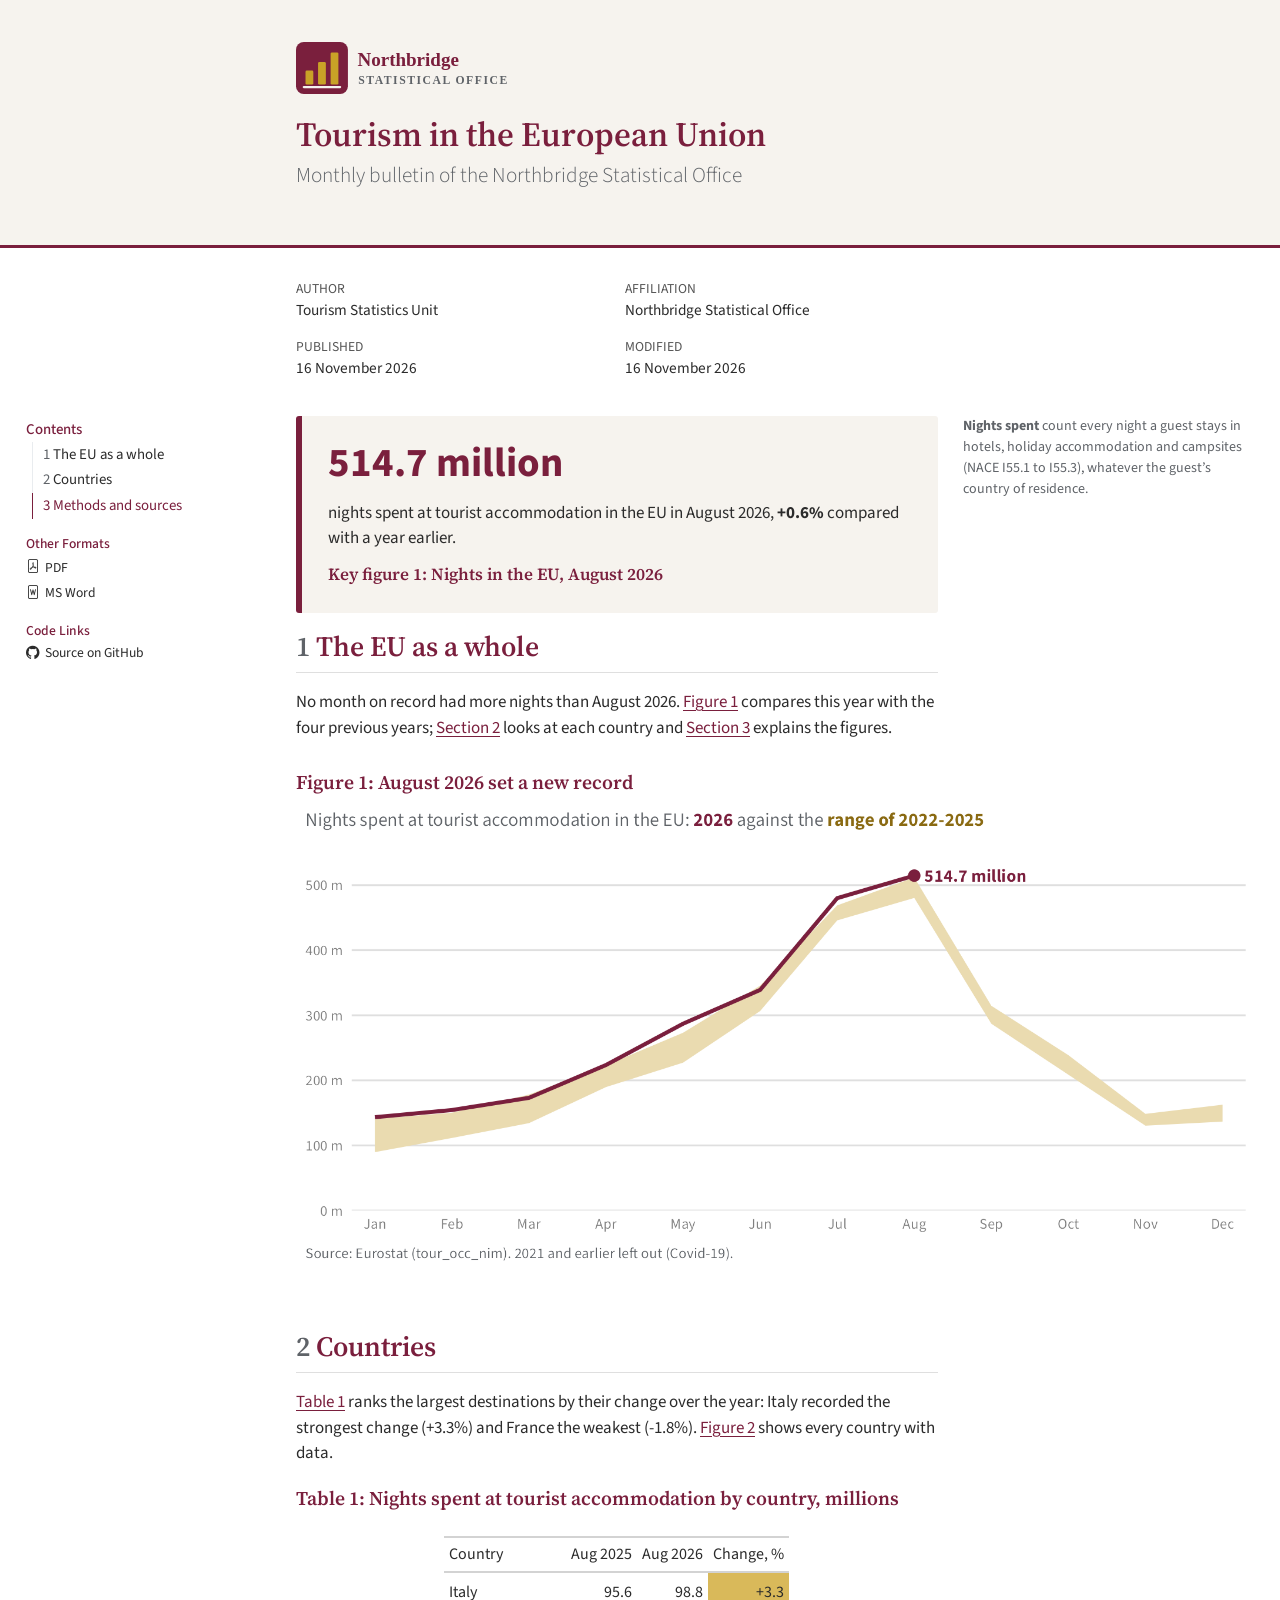
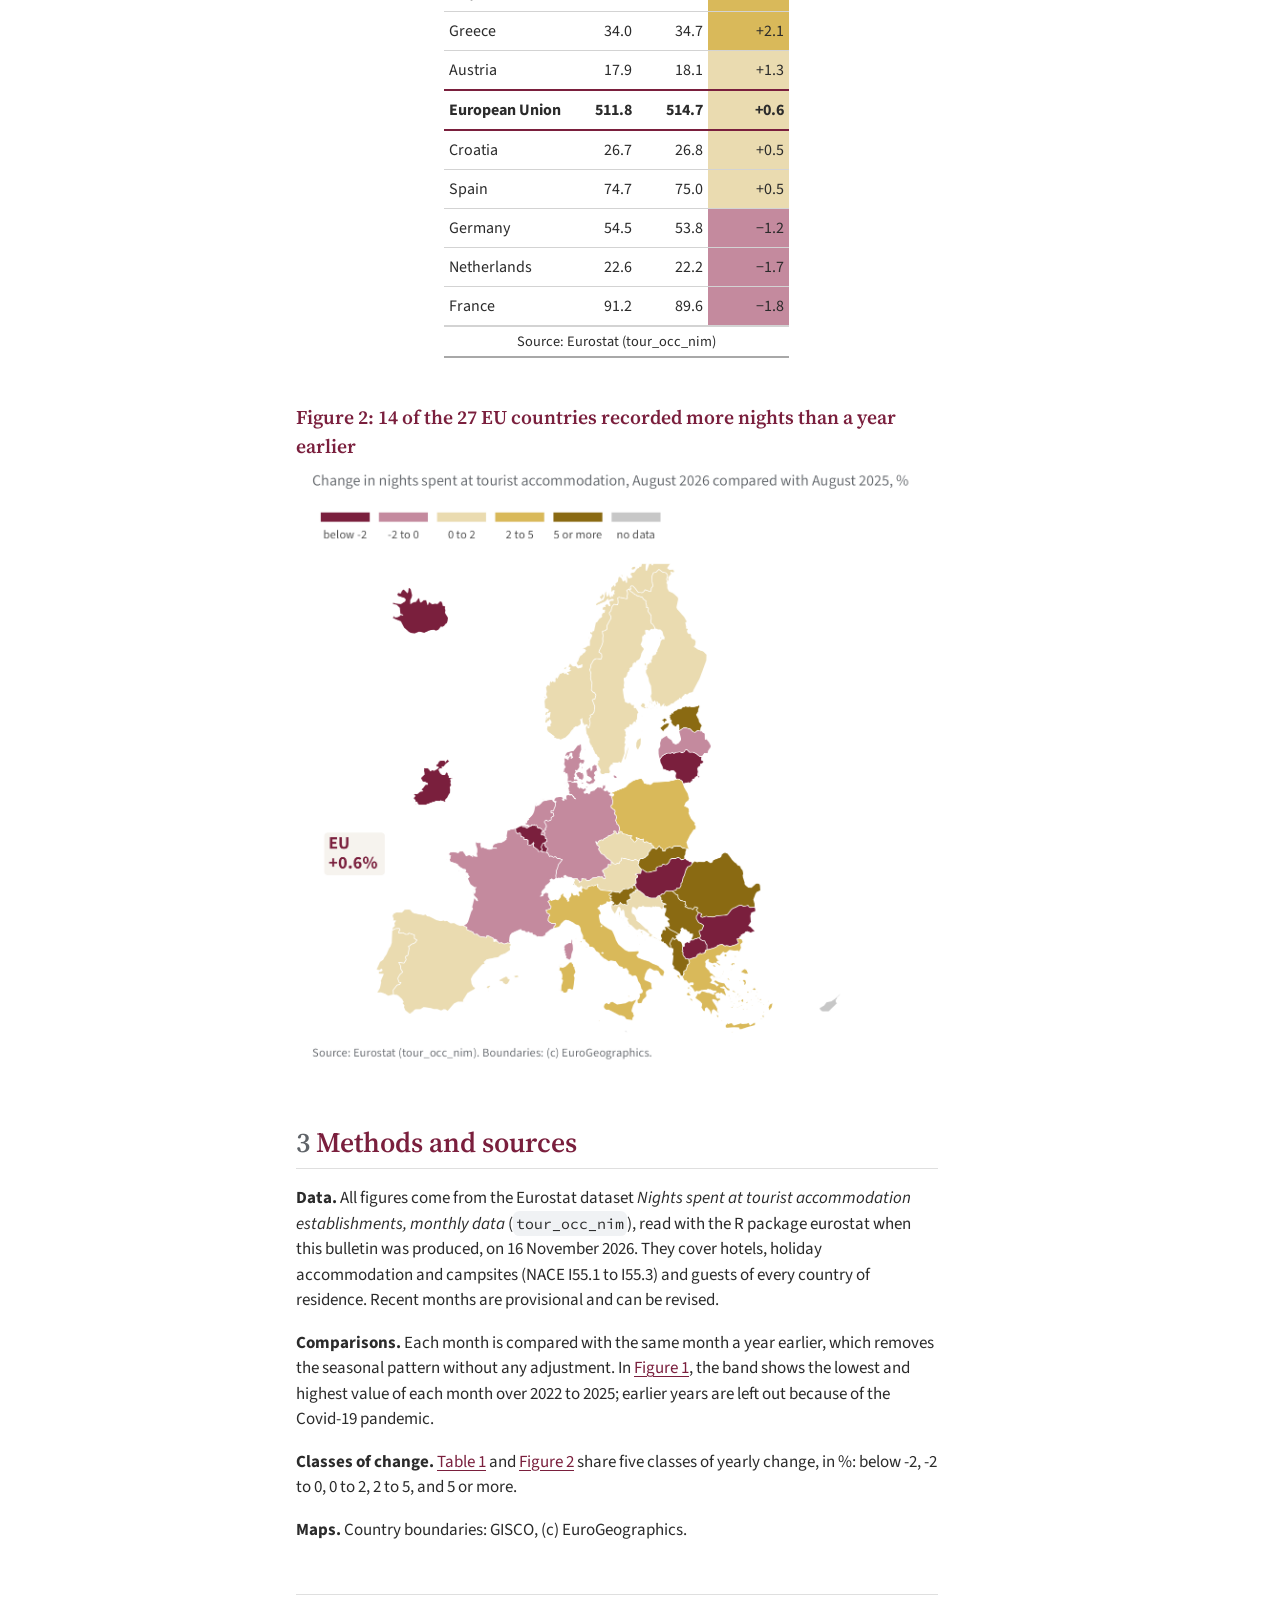
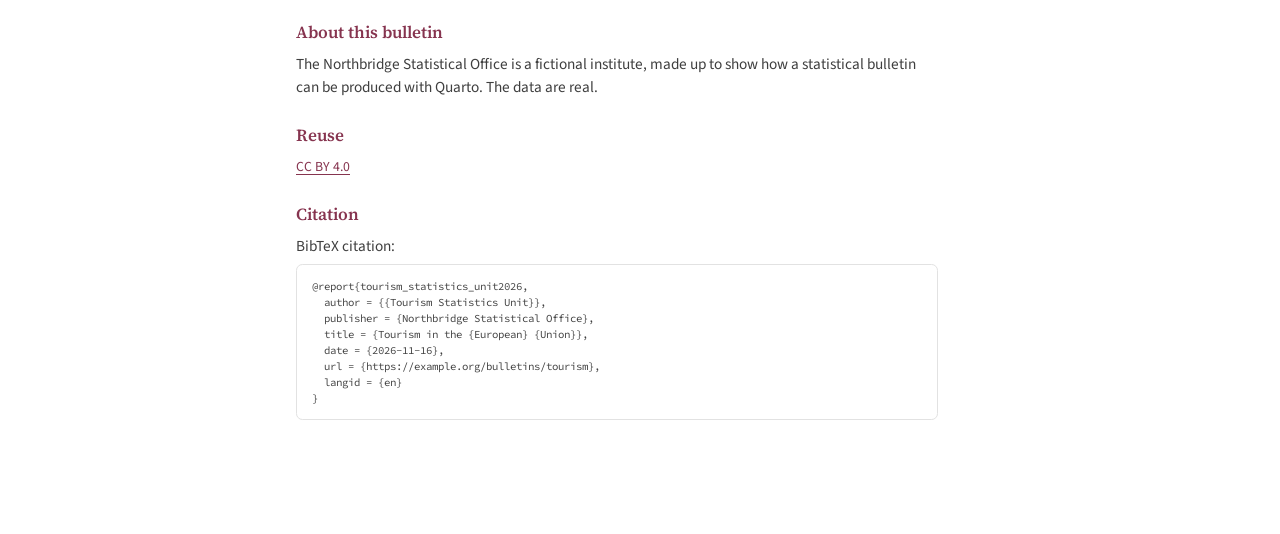
==== commit 5c0e16aa: "Built site for gh-pages" ====
--- a/index.html
+++ b/index.html
@@ -112,7 +112,7 @@
       <div>
       <div class="quarto-title-meta-heading">Modified</div>
       <div class="quarto-title-meta-contents">
-        <p class="date-modified">15 November 2026</p>
+        <p class="date-modified">16 November 2026</p>
       </div>
     </div>
       
@@ -130,7 +130,7 @@
   <li><a href="#sec-methods" id="toc-sec-methods" class="nav-link" data-scroll-target="#sec-methods"><span class="header-section-number">3</span> Methods and sources</a></li>
   
   </ul>
-<div class="quarto-alternate-formats"><h2>Other Formats</h2><ul><li><a href="bulletin.pdf"><i class="bi bi-file-pdf"></i>PDF</a></li><li><a href="bulletin.docx"><i class="bi bi-file-word"></i>MS Word</a></li></ul></div></nav>
+<div class="quarto-alternate-formats"><h2>Other Formats</h2><ul><li><a href="bulletin.pdf"><i class="bi bi-file-pdf"></i>PDF</a></li><li><a href="bulletin.docx"><i class="bi bi-file-word"></i>MS Word</a></li></ul></div><div class="quarto-code-links"><h2>Code Links</h2><ul><li><a href="https://github.com/cderv/uros2026-quarto-example"><i class="bi bi-github"></i>Source on GitHub</a></li></ul></div></nav>
 </div>
 <div id="quarto-margin-sidebar" class="sidebar margin-sidebar zindex-bottom">
 </div>
@@ -182,23 +182,23 @@
 </figcaption>
 <div aria-describedby="tbl-countries-caption-0ceaefa1-69ba-4598-a22c-09a6ac19f8ca">
 <div class="cell-output-display">
-<div id="fusvrtxovy" style="padding-left:0px;padding-right:0px;padding-top:10px;padding-bottom:10px;overflow-x:auto;overflow-y:auto;width:auto;height:auto;">
-<style>#fusvrtxovy table {
+<div id="zmytnazezb" style="padding-left:0px;padding-right:0px;padding-top:10px;padding-bottom:10px;overflow-x:auto;overflow-y:auto;width:auto;height:auto;">
+<style>#zmytnazezb table {
   font-family: 'Source Sans 3', system-ui, 'Segoe UI', Roboto, Helvetica, Arial, sans-serif, 'Apple Color Emoji', 'Segoe UI Emoji', 'Segoe UI Symbol', 'Noto Color Emoji';
   -webkit-font-smoothing: antialiased;
   -moz-osx-font-smoothing: grayscale;
 }
 
-#fusvrtxovy thead, #fusvrtxovy tbody, #fusvrtxovy tfoot, #fusvrtxovy tr, #fusvrtxovy td, #fusvrtxovy th {
+#zmytnazezb thead, #zmytnazezb tbody, #zmytnazezb tfoot, #zmytnazezb tr, #zmytnazezb td, #zmytnazezb th {
   border-style: none;
 }
 
-#fusvrtxovy p {
+#zmytnazezb p {
   margin: 0;
   padding: 0;
 }
 
-#fusvrtxovy .gt_table {
+#zmytnazezb .gt_table {
   display: table;
   border-collapse: collapse;
   line-height: normal;
@@ -224,12 +224,12 @@
   border-left-color: #D3D3D3;
 }
 
-#fusvrtxovy .gt_caption {
+#zmytnazezb .gt_caption {
   padding-top: 4px;
   padding-bottom: 4px;
 }
 
-#fusvrtxovy .gt_title {
+#zmytnazezb .gt_title {
   color: #2B2B2B;
   font-size: 125%;
   font-weight: initial;
@@ -241,7 +241,7 @@
   border-bottom-width: 0;
 }
 
-#fusvrtxovy .gt_subtitle {
+#zmytnazezb .gt_subtitle {
   color: #2B2B2B;
   font-size: 85%;
   font-weight: initial;
@@ -253,7 +253,7 @@
   border-top-width: 0;
 }
 
-#fusvrtxovy .gt_heading {
+#zmytnazezb .gt_heading {
   background-color: #FFFFFF;
   text-align: center;
   border-bottom-color: #FFFFFF;
@@ -265,13 +265,13 @@
   border-right-color: #D3D3D3;
 }
 
-#fusvrtxovy .gt_bottom_border {
+#zmytnazezb .gt_bottom_border {
   border-bottom-style: solid;
   border-bottom-width: 2px;
   border-bottom-color: #D3D3D3;
 }
 
-#fusvrtxovy .gt_col_headings {
+#zmytnazezb .gt_col_headings {
   border-top-style: solid;
   border-top-width: 2px;
   border-top-color: #D3D3D3;
@@ -286,7 +286,7 @@
   border-right-color: #D3D3D3;
 }
 
-#fusvrtxovy .gt_col_heading {
+#zmytnazezb .gt_col_heading {
   color: #2B2B2B;
   background-color: #FFFFFF;
   font-size: 100%;
@@ -306,7 +306,7 @@
   overflow-x: hidden;
 }
 
-#fusvrtxovy .gt_column_spanner_outer {
+#zmytnazezb .gt_column_spanner_outer {
   color: #2B2B2B;
   background-color: #FFFFFF;
   font-size: 100%;
@@ -318,15 +318,15 @@
   padding-right: 4px;
 }
 
-#fusvrtxovy .gt_column_spanner_outer:first-child {
+#zmytnazezb .gt_column_spanner_outer:first-child {
   padding-left: 0;
 }
 
-#fusvrtxovy .gt_column_spanner_outer:last-child {
+#zmytnazezb .gt_column_spanner_outer:last-child {
   padding-right: 0;
 }
 
-#fusvrtxovy .gt_column_spanner {
+#zmytnazezb .gt_column_spanner {
   border-bottom-style: solid;
   border-bottom-width: 2px;
   border-bottom-color: #D3D3D3;
@@ -338,11 +338,11 @@
   width: 100%;
 }
 
-#fusvrtxovy .gt_spanner_row {
+#zmytnazezb .gt_spanner_row {
   border-bottom-style: hidden;
 }
 
-#fusvrtxovy .gt_group_heading {
+#zmytnazezb .gt_group_heading {
   padding-top: 8px;
   padding-bottom: 8px;
   padding-left: 5px;
@@ -368,7 +368,7 @@
   text-align: left;
 }
 
-#fusvrtxovy .gt_empty_group_heading {
+#zmytnazezb .gt_empty_group_heading {
   padding: 0.5px;
   color: #2B2B2B;
   background-color: #FFFFFF;
@@ -383,15 +383,15 @@
   vertical-align: middle;
 }
 
-#fusvrtxovy .gt_from_md > :first-child {
+#zmytnazezb .gt_from_md > :first-child {
   margin-top: 0;
 }
 
-#fusvrtxovy .gt_from_md > :last-child {
+#zmytnazezb .gt_from_md > :last-child {
   margin-bottom: 0;
 }
 
-#fusvrtxovy .gt_row {
+#zmytnazezb .gt_row {
   padding-top: 8px;
   padding-bottom: 8px;
   padding-left: 5px;
@@ -410,7 +410,7 @@
   overflow-x: hidden;
 }
 
-#fusvrtxovy .gt_stub {
+#zmytnazezb .gt_stub {
   color: #2B2B2B;
   background-color: #FFFFFF;
   font-size: 100%;
@@ -423,7 +423,7 @@
   padding-right: 5px;
 }
 
-#fusvrtxovy .gt_stub_row_group {
+#zmytnazezb .gt_stub_row_group {
   color: #2B2B2B;
   background-color: #FFFFFF;
   font-size: 100%;
@@ -437,15 +437,15 @@
   vertical-align: top;
 }
 
-#fusvrtxovy .gt_row_group_first td {
+#zmytnazezb .gt_row_group_first td {
   border-top-width: 2px;
 }
 
-#fusvrtxovy .gt_row_group_first th {
+#zmytnazezb .gt_row_group_first th {
   border-top-width: 2px;
 }
 
-#fusvrtxovy .gt_summary_row {
+#zmytnazezb .gt_summary_row {
   color: #2B2B2B;
   background-color: #FFFFFF;
   text-transform: inherit;
@@ -455,16 +455,16 @@
   padding-right: 5px;
 }
 
-#fusvrtxovy .gt_first_summary_row {
+#zmytnazezb .gt_first_summary_row {
   border-top-style: solid;
   border-top-color: #D3D3D3;
 }
 
-#fusvrtxovy .gt_first_summary_row.thick {
+#zmytnazezb .gt_first_summary_row.thick {
   border-top-width: 2px;
 }
 
-#fusvrtxovy .gt_last_summary_row {
+#zmytnazezb .gt_last_summary_row {
   padding-top: 8px;
   padding-bottom: 8px;
   padding-left: 5px;
@@ -474,7 +474,7 @@
   border-bottom-color: #D3D3D3;
 }
 
-#fusvrtxovy .gt_grand_summary_row {
+#zmytnazezb .gt_grand_summary_row {
   color: #2B2B2B;
   background-color: #FFFFFF;
   text-transform: inherit;
@@ -484,7 +484,7 @@
   padding-right: 5px;
 }
 
-#fusvrtxovy .gt_first_grand_summary_row {
+#zmytnazezb .gt_first_grand_summary_row {
   padding-top: 8px;
   padding-bottom: 8px;
   padding-left: 5px;
@@ -494,7 +494,7 @@
   border-top-color: #D3D3D3;
 }
 
-#fusvrtxovy .gt_last_grand_summary_row_top {
+#zmytnazezb .gt_last_grand_summary_row_top {
   padding-top: 8px;
   padding-bottom: 8px;
   padding-left: 5px;
@@ -504,11 +504,11 @@
   border-bottom-color: #D3D3D3;
 }
 
-#fusvrtxovy .gt_striped {
+#zmytnazezb .gt_striped {
   background-color: rgba(128, 128, 128, 0.05);
 }
 
-#fusvrtxovy .gt_table_body {
+#zmytnazezb .gt_table_body {
   border-top-style: solid;
   border-top-width: 2px;
   border-top-color: #D3D3D3;
@@ -517,7 +517,7 @@
   border-bottom-color: #D3D3D3;
 }
 
-#fusvrtxovy .gt_footnotes {
+#zmytnazezb .gt_footnotes {
   color: #2B2B2B;
   background-color: #FFFFFF;
   border-bottom-style: none;
@@ -531,7 +531,7 @@
   border-right-color: #D3D3D3;
 }
 
-#fusvrtxovy .gt_footnote {
+#zmytnazezb .gt_footnote {
   margin: 0px;
   font-size: 90%;
   padding-top: 4px;
@@ -540,7 +540,7 @@
   padding-right: 5px;
 }
 
-#fusvrtxovy .gt_sourcenotes {
+#zmytnazezb .gt_sourcenotes {
   color: #2B2B2B;
   background-color: #FFFFFF;
   border-bottom-style: none;
@@ -554,7 +554,7 @@
   border-right-color: #D3D3D3;
 }
 
-#fusvrtxovy .gt_sourcenote {
+#zmytnazezb .gt_sourcenote {
   font-size: 90%;
   padding-top: 4px;
   padding-bottom: 4px;
@@ -562,72 +562,72 @@
   padding-right: 5px;
 }
 
-#fusvrtxovy .gt_left {
+#zmytnazezb .gt_left {
   text-align: left;
 }
 
-#fusvrtxovy .gt_center {
+#zmytnazezb .gt_center {
   text-align: center;
 }
 
-#fusvrtxovy .gt_right {
+#zmytnazezb .gt_right {
   text-align: right;
   font-variant-numeric: tabular-nums;
 }
 
-#fusvrtxovy .gt_font_normal {
+#zmytnazezb .gt_font_normal {
   font-weight: normal;
 }
 
-#fusvrtxovy .gt_font_bold {
+#zmytnazezb .gt_font_bold {
   font-weight: bold;
 }
 
-#fusvrtxovy .gt_font_italic {
+#zmytnazezb .gt_font_italic {
   font-style: italic;
 }
 
-#fusvrtxovy .gt_super {
+#zmytnazezb .gt_super {
   font-size: 65%;
 }
 
-#fusvrtxovy .gt_footnote_marks {
+#zmytnazezb .gt_footnote_marks {
   font-size: 75%;
   vertical-align: 0.4em;
   position: initial;
 }
 
-#fusvrtxovy .gt_asterisk {
+#zmytnazezb .gt_asterisk {
   font-size: 100%;
   vertical-align: 0;
 }
 
-#fusvrtxovy .gt_indent_1 {
+#zmytnazezb .gt_indent_1 {
   text-indent: 5px;
 }
 
-#fusvrtxovy .gt_indent_2 {
+#zmytnazezb .gt_indent_2 {
   text-indent: 10px;
 }
 
-#fusvrtxovy .gt_indent_3 {
+#zmytnazezb .gt_indent_3 {
   text-indent: 15px;
 }
 
-#fusvrtxovy .gt_indent_4 {
+#zmytnazezb .gt_indent_4 {
   text-indent: 20px;
 }
 
-#fusvrtxovy .gt_indent_5 {
+#zmytnazezb .gt_indent_5 {
   text-indent: 25px;
 }
 
-#fusvrtxovy .katex-display {
+#zmytnazezb .katex-display {
   display: inline-flex !important;
   margin-bottom: 0.75em !important;
 }
 
-#fusvrtxovy div.Reactable > div.rt-table > div.rt-thead > div.rt-tr.rt-tr-group-header > div.rt-th-group:after {
+#zmytnazezb div.Reactable > div.rt-table > div.rt-thead > div.rt-tr.rt-tr-group-header > div.rt-th-group:after {
   height: 0px !important;
 }
 </style>
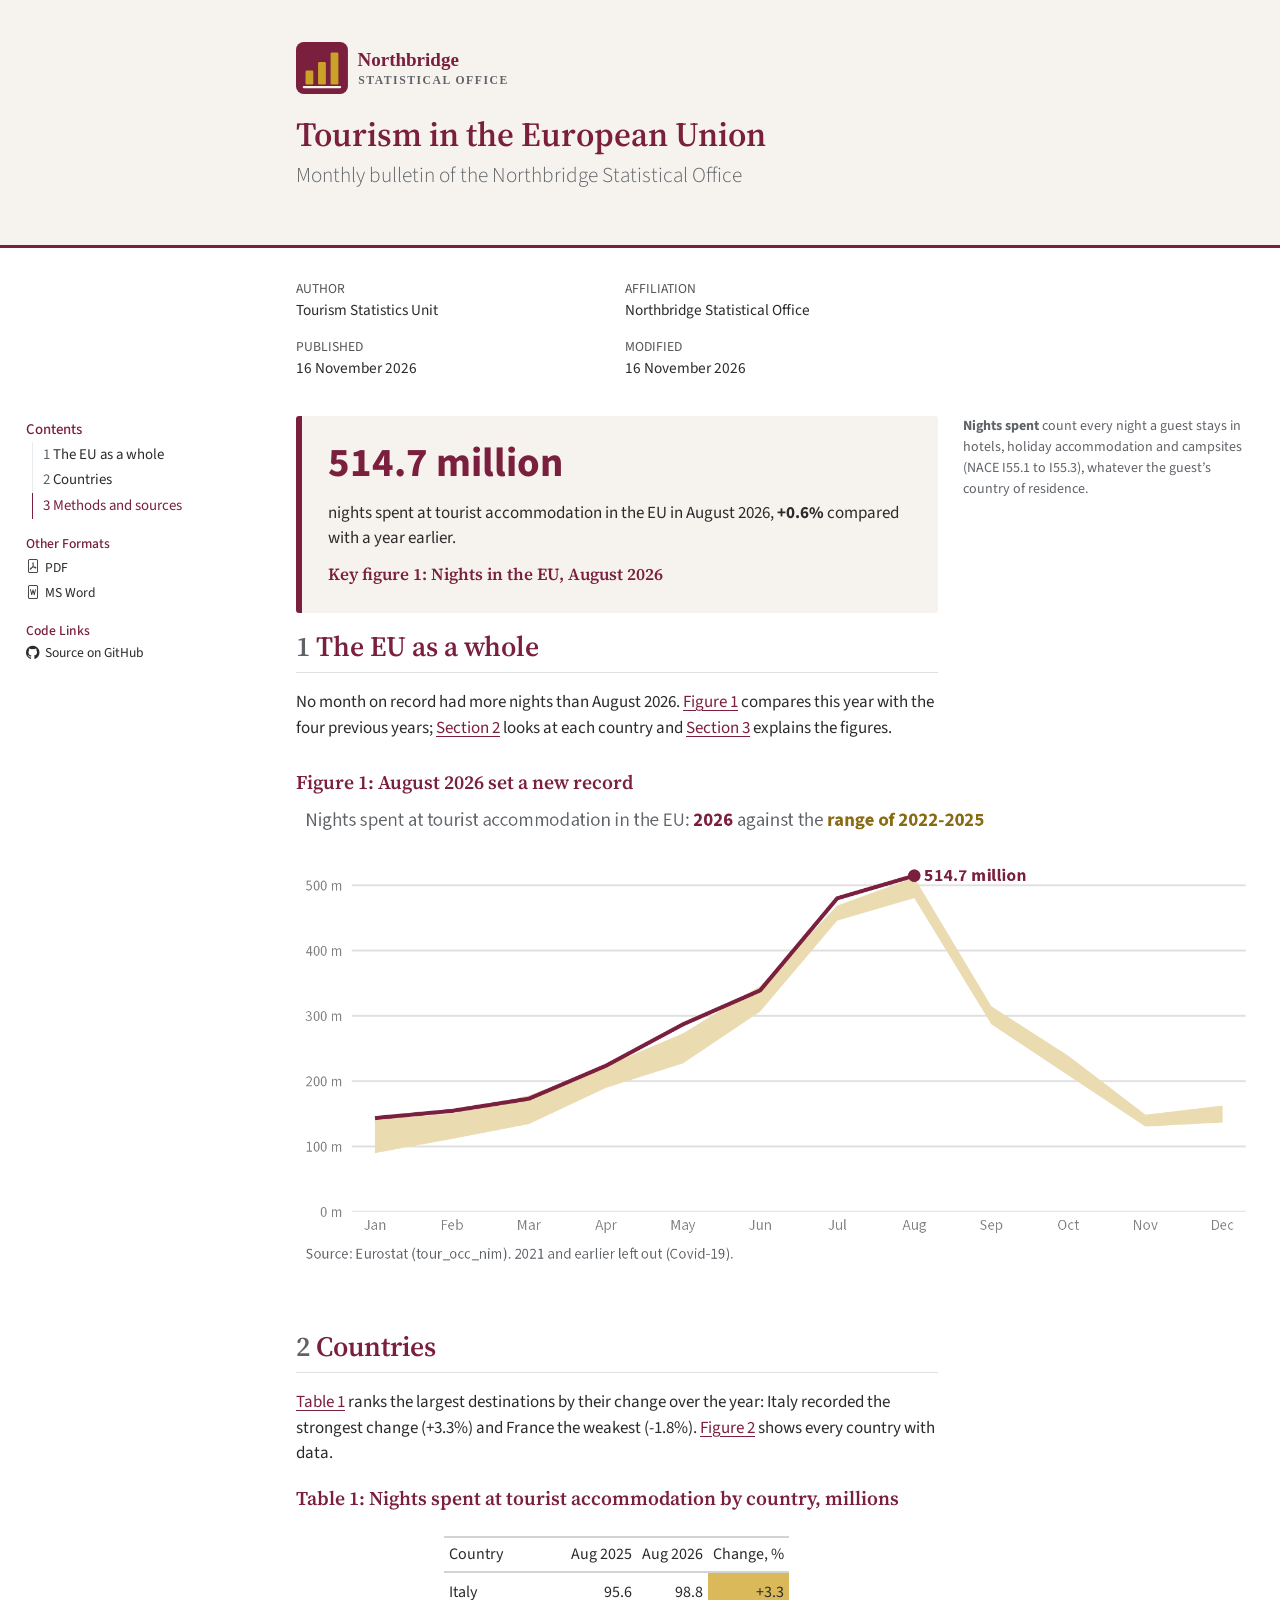
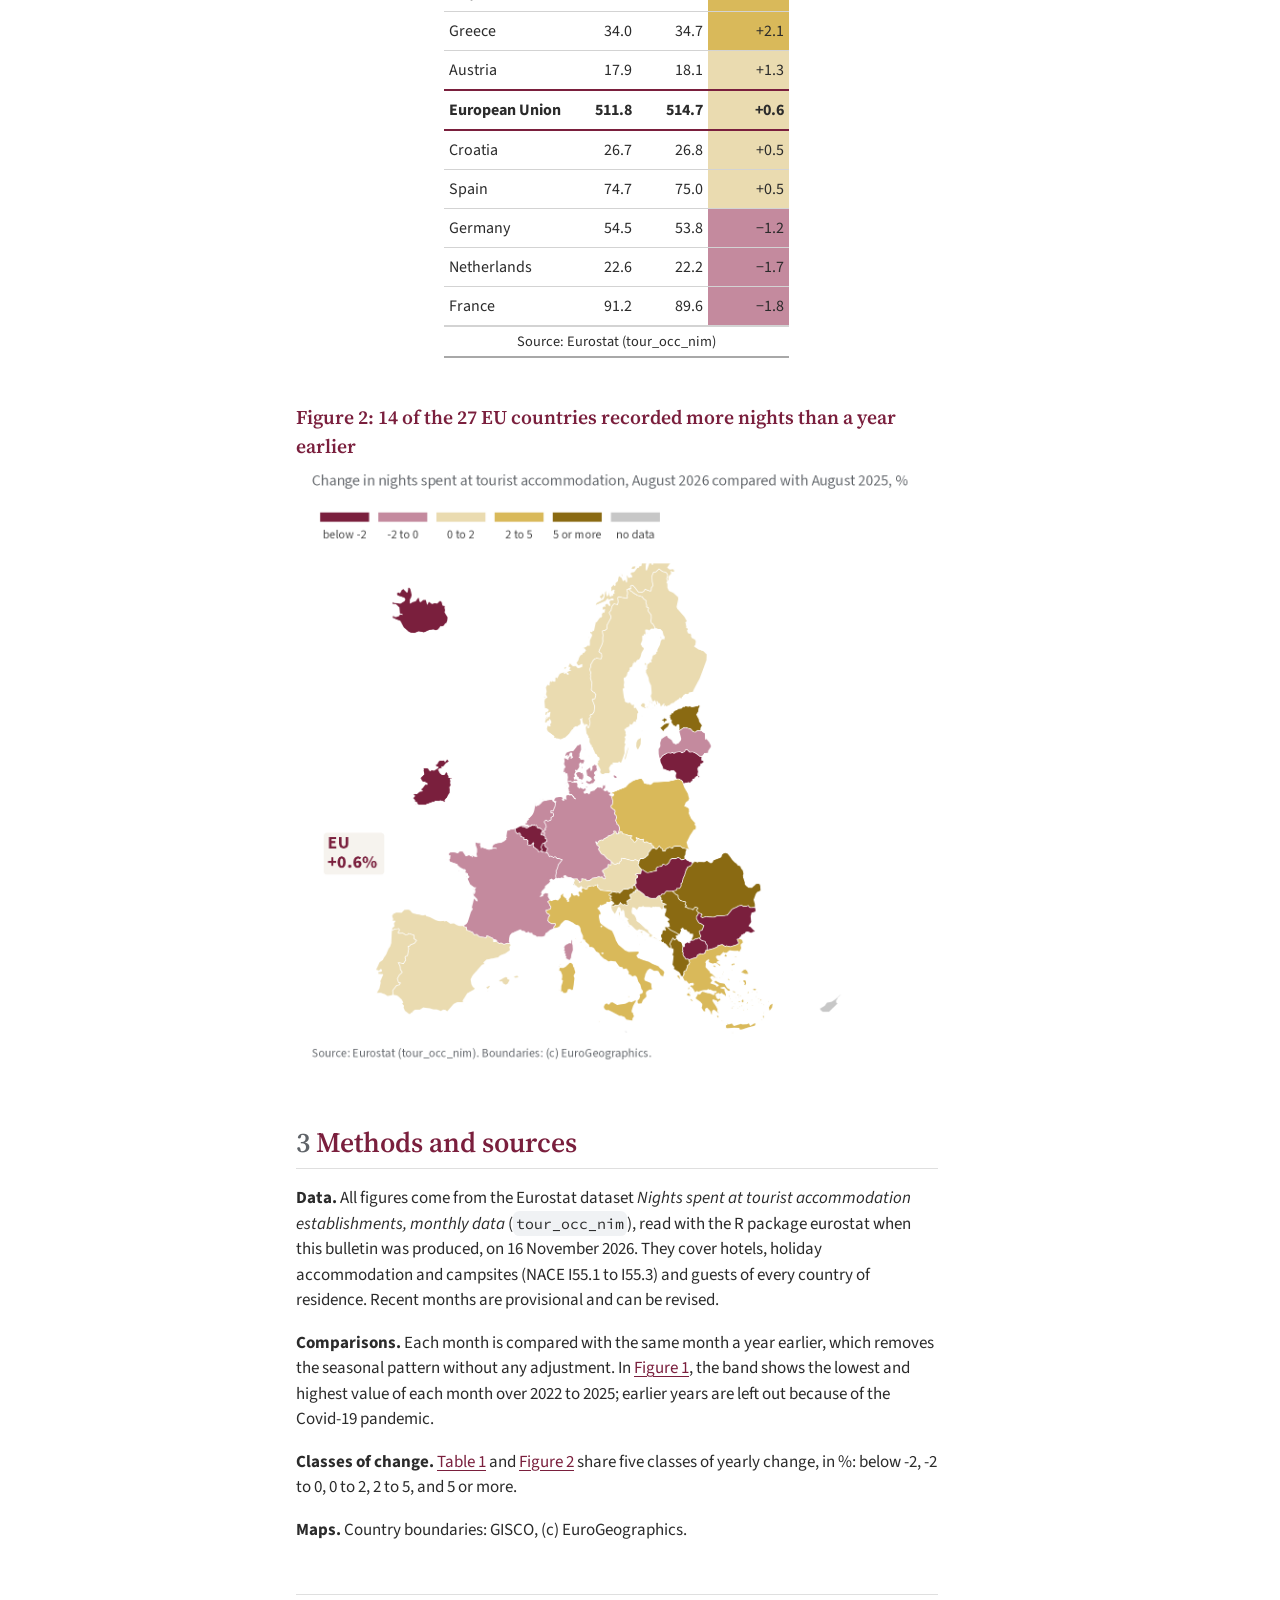
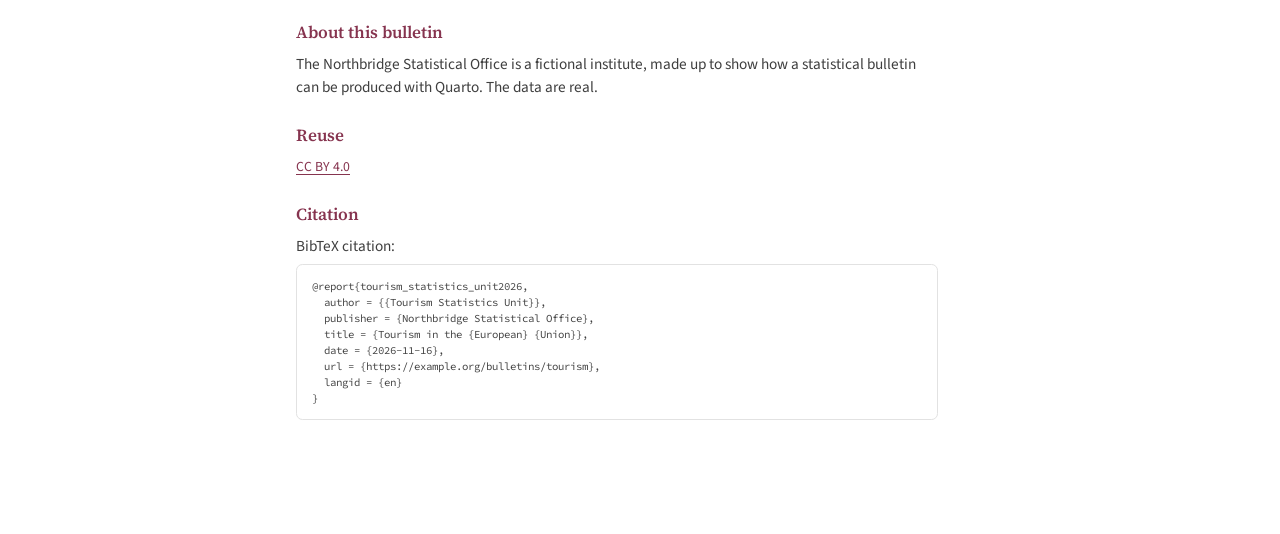
==== commit 3994296f: "Built site for gh-pages" ====
--- a/index.html
+++ b/index.html
@@ -67,9 +67,9 @@
 <script id="quarto-axe-checker-options" type="text/plain">dHJ1ZQ==</script>
 <script src="bulletin_files/libs/bootstrap/bootstrap.min.js"></script>
 <link href="bulletin_files/libs/bootstrap/bootstrap-icons.css" rel="stylesheet">
-<link href="bulletin_files/libs/bootstrap/bootstrap-2cee63988fdc9ac222d813a47f1ef9fd.min.css" rel="stylesheet" append-hash="true" class="quarto-color-scheme" id="quarto-bootstrap" data-mode="light">
-<link href="bulletin_files/libs/bootstrap/bootstrap-dark-2b688062e5eacd62c435ec429c58f09d.min.css" rel="stylesheet" append-hash="true" class="quarto-color-scheme quarto-color-alternate" id="quarto-bootstrap" data-mode="light">
-<link href="bulletin_files/libs/bootstrap/bootstrap-2cee63988fdc9ac222d813a47f1ef9fd.min.css" rel="stylesheet" append-hash="true" class="quarto-color-scheme-extra" id="quarto-bootstrap" data-mode="light">
+<link href="bulletin_files/libs/bootstrap/bootstrap-41278aea907c53bc4a8462dd312f6c40.min.css" rel="stylesheet" append-hash="true" class="quarto-color-scheme" id="quarto-bootstrap" data-mode="light">
+<link href="bulletin_files/libs/bootstrap/bootstrap-dark-f0f13f849fe58e4c2b826ad2286a6067.min.css" rel="stylesheet" append-hash="true" class="quarto-color-scheme quarto-color-alternate" id="quarto-bootstrap" data-mode="light">
+<link href="bulletin_files/libs/bootstrap/bootstrap-41278aea907c53bc4a8462dd312f6c40.min.css" rel="stylesheet" append-hash="true" class="quarto-color-scheme-extra" id="quarto-bootstrap" data-mode="light">
 
 
 </head>
@@ -119,6 +119,13 @@
     </div>
     
 
+  <!-- Phones and tablets: Quarto hides the left sidebar (formats, code links) below 768px -->
+  <nav class="nso-small-links d-md-none column-body" aria-label="Other formats and source">
+    <a href="bulletin.pdf"><i class="bi bi-file-pdf" aria-hidden="true"></i> PDF</a>
+    <a href="bulletin.docx"><i class="bi bi-file-word" aria-hidden="true"></i> Word</a>
+    <a href="https://github.com/cderv/uros2026-quarto-example"><i class="bi bi-github" aria-hidden="true"></i> Source on GitHub</a>
+  </nav>
+
 </header><div id="quarto-content" class="page-columns page-rows-contents page-layout-article toc-left">
 <div id="quarto-sidebar-toc-left" class="sidebar toc-left">
   <nav id="TOC" role="doc-toc" aria-labelledby="toc-title" class="toc-active">
@@ -182,23 +189,23 @@
 </figcaption>
 <div aria-describedby="tbl-countries-caption-0ceaefa1-69ba-4598-a22c-09a6ac19f8ca">
 <div class="cell-output-display">
-<div id="zmytnazezb" style="padding-left:0px;padding-right:0px;padding-top:10px;padding-bottom:10px;overflow-x:auto;overflow-y:auto;width:auto;height:auto;">
-<style>#zmytnazezb table {
+<div id="blzwuvrgal" style="padding-left:0px;padding-right:0px;padding-top:10px;padding-bottom:10px;overflow-x:auto;overflow-y:auto;width:auto;height:auto;">
+<style>#blzwuvrgal table {
   font-family: 'Source Sans 3', system-ui, 'Segoe UI', Roboto, Helvetica, Arial, sans-serif, 'Apple Color Emoji', 'Segoe UI Emoji', 'Segoe UI Symbol', 'Noto Color Emoji';
   -webkit-font-smoothing: antialiased;
   -moz-osx-font-smoothing: grayscale;
 }
 
-#zmytnazezb thead, #zmytnazezb tbody, #zmytnazezb tfoot, #zmytnazezb tr, #zmytnazezb td, #zmytnazezb th {
+#blzwuvrgal thead, #blzwuvrgal tbody, #blzwuvrgal tfoot, #blzwuvrgal tr, #blzwuvrgal td, #blzwuvrgal th {
   border-style: none;
 }
 
-#zmytnazezb p {
+#blzwuvrgal p {
   margin: 0;
   padding: 0;
 }
 
-#zmytnazezb .gt_table {
+#blzwuvrgal .gt_table {
   display: table;
   border-collapse: collapse;
   line-height: normal;
@@ -224,12 +231,12 @@
   border-left-color: #D3D3D3;
 }
 
-#zmytnazezb .gt_caption {
+#blzwuvrgal .gt_caption {
   padding-top: 4px;
   padding-bottom: 4px;
 }
 
-#zmytnazezb .gt_title {
+#blzwuvrgal .gt_title {
   color: #2B2B2B;
   font-size: 125%;
   font-weight: initial;
@@ -241,7 +248,7 @@
   border-bottom-width: 0;
 }
 
-#zmytnazezb .gt_subtitle {
+#blzwuvrgal .gt_subtitle {
   color: #2B2B2B;
   font-size: 85%;
   font-weight: initial;
@@ -253,7 +260,7 @@
   border-top-width: 0;
 }
 
-#zmytnazezb .gt_heading {
+#blzwuvrgal .gt_heading {
   background-color: #FFFFFF;
   text-align: center;
   border-bottom-color: #FFFFFF;
@@ -265,13 +272,13 @@
   border-right-color: #D3D3D3;
 }
 
-#zmytnazezb .gt_bottom_border {
+#blzwuvrgal .gt_bottom_border {
   border-bottom-style: solid;
   border-bottom-width: 2px;
   border-bottom-color: #D3D3D3;
 }
 
-#zmytnazezb .gt_col_headings {
+#blzwuvrgal .gt_col_headings {
   border-top-style: solid;
   border-top-width: 2px;
   border-top-color: #D3D3D3;
@@ -286,7 +293,7 @@
   border-right-color: #D3D3D3;
 }
 
-#zmytnazezb .gt_col_heading {
+#blzwuvrgal .gt_col_heading {
   color: #2B2B2B;
   background-color: #FFFFFF;
   font-size: 100%;
@@ -306,7 +313,7 @@
   overflow-x: hidden;
 }
 
-#zmytnazezb .gt_column_spanner_outer {
+#blzwuvrgal .gt_column_spanner_outer {
   color: #2B2B2B;
   background-color: #FFFFFF;
   font-size: 100%;
@@ -318,15 +325,15 @@
   padding-right: 4px;
 }
 
-#zmytnazezb .gt_column_spanner_outer:first-child {
+#blzwuvrgal .gt_column_spanner_outer:first-child {
   padding-left: 0;
 }
 
-#zmytnazezb .gt_column_spanner_outer:last-child {
+#blzwuvrgal .gt_column_spanner_outer:last-child {
   padding-right: 0;
 }
 
-#zmytnazezb .gt_column_spanner {
+#blzwuvrgal .gt_column_spanner {
   border-bottom-style: solid;
   border-bottom-width: 2px;
   border-bottom-color: #D3D3D3;
@@ -338,11 +345,11 @@
   width: 100%;
 }
 
-#zmytnazezb .gt_spanner_row {
+#blzwuvrgal .gt_spanner_row {
   border-bottom-style: hidden;
 }
 
-#zmytnazezb .gt_group_heading {
+#blzwuvrgal .gt_group_heading {
   padding-top: 8px;
   padding-bottom: 8px;
   padding-left: 5px;
@@ -368,7 +375,7 @@
   text-align: left;
 }
 
-#zmytnazezb .gt_empty_group_heading {
+#blzwuvrgal .gt_empty_group_heading {
   padding: 0.5px;
   color: #2B2B2B;
   background-color: #FFFFFF;
@@ -383,15 +390,15 @@
   vertical-align: middle;
 }
 
-#zmytnazezb .gt_from_md > :first-child {
+#blzwuvrgal .gt_from_md > :first-child {
   margin-top: 0;
 }
 
-#zmytnazezb .gt_from_md > :last-child {
+#blzwuvrgal .gt_from_md > :last-child {
   margin-bottom: 0;
 }
 
-#zmytnazezb .gt_row {
+#blzwuvrgal .gt_row {
   padding-top: 8px;
   padding-bottom: 8px;
   padding-left: 5px;
@@ -410,7 +417,7 @@
   overflow-x: hidden;
 }
 
-#zmytnazezb .gt_stub {
+#blzwuvrgal .gt_stub {
   color: #2B2B2B;
   background-color: #FFFFFF;
   font-size: 100%;
@@ -423,7 +430,7 @@
   padding-right: 5px;
 }
 
-#zmytnazezb .gt_stub_row_group {
+#blzwuvrgal .gt_stub_row_group {
   color: #2B2B2B;
   background-color: #FFFFFF;
   font-size: 100%;
@@ -437,15 +444,15 @@
   vertical-align: top;
 }
 
-#zmytnazezb .gt_row_group_first td {
+#blzwuvrgal .gt_row_group_first td {
   border-top-width: 2px;
 }
 
-#zmytnazezb .gt_row_group_first th {
+#blzwuvrgal .gt_row_group_first th {
   border-top-width: 2px;
 }
 
-#zmytnazezb .gt_summary_row {
+#blzwuvrgal .gt_summary_row {
   color: #2B2B2B;
   background-color: #FFFFFF;
   text-transform: inherit;
@@ -455,16 +462,16 @@
   padding-right: 5px;
 }
 
-#zmytnazezb .gt_first_summary_row {
+#blzwuvrgal .gt_first_summary_row {
   border-top-style: solid;
   border-top-color: #D3D3D3;
 }
 
-#zmytnazezb .gt_first_summary_row.thick {
+#blzwuvrgal .gt_first_summary_row.thick {
   border-top-width: 2px;
 }
 
-#zmytnazezb .gt_last_summary_row {
+#blzwuvrgal .gt_last_summary_row {
   padding-top: 8px;
   padding-bottom: 8px;
   padding-left: 5px;
@@ -474,7 +481,7 @@
   border-bottom-color: #D3D3D3;
 }
 
-#zmytnazezb .gt_grand_summary_row {
+#blzwuvrgal .gt_grand_summary_row {
   color: #2B2B2B;
   background-color: #FFFFFF;
   text-transform: inherit;
@@ -484,7 +491,7 @@
   padding-right: 5px;
 }
 
-#zmytnazezb .gt_first_grand_summary_row {
+#blzwuvrgal .gt_first_grand_summary_row {
   padding-top: 8px;
   padding-bottom: 8px;
   padding-left: 5px;
@@ -494,7 +501,7 @@
   border-top-color: #D3D3D3;
 }
 
-#zmytnazezb .gt_last_grand_summary_row_top {
+#blzwuvrgal .gt_last_grand_summary_row_top {
   padding-top: 8px;
   padding-bottom: 8px;
   padding-left: 5px;
@@ -504,11 +511,11 @@
   border-bottom-color: #D3D3D3;
 }
 
-#zmytnazezb .gt_striped {
+#blzwuvrgal .gt_striped {
   background-color: rgba(128, 128, 128, 0.05);
 }
 
-#zmytnazezb .gt_table_body {
+#blzwuvrgal .gt_table_body {
   border-top-style: solid;
   border-top-width: 2px;
   border-top-color: #D3D3D3;
@@ -517,7 +524,7 @@
   border-bottom-color: #D3D3D3;
 }
 
-#zmytnazezb .gt_footnotes {
+#blzwuvrgal .gt_footnotes {
   color: #2B2B2B;
   background-color: #FFFFFF;
   border-bottom-style: none;
@@ -531,7 +538,7 @@
   border-right-color: #D3D3D3;
 }
 
-#zmytnazezb .gt_footnote {
+#blzwuvrgal .gt_footnote {
   margin: 0px;
   font-size: 90%;
   padding-top: 4px;
@@ -540,7 +547,7 @@
   padding-right: 5px;
 }
 
-#zmytnazezb .gt_sourcenotes {
+#blzwuvrgal .gt_sourcenotes {
   color: #2B2B2B;
   background-color: #FFFFFF;
   border-bottom-style: none;
@@ -554,7 +561,7 @@
   border-right-color: #D3D3D3;
 }
 
-#zmytnazezb .gt_sourcenote {
+#blzwuvrgal .gt_sourcenote {
   font-size: 90%;
   padding-top: 4px;
   padding-bottom: 4px;
@@ -562,72 +569,72 @@
   padding-right: 5px;
 }
 
-#zmytnazezb .gt_left {
+#blzwuvrgal .gt_left {
   text-align: left;
 }
 
-#zmytnazezb .gt_center {
+#blzwuvrgal .gt_center {
   text-align: center;
 }
 
-#zmytnazezb .gt_right {
+#blzwuvrgal .gt_right {
   text-align: right;
   font-variant-numeric: tabular-nums;
 }
 
-#zmytnazezb .gt_font_normal {
+#blzwuvrgal .gt_font_normal {
   font-weight: normal;
 }
 
-#zmytnazezb .gt_font_bold {
+#blzwuvrgal .gt_font_bold {
   font-weight: bold;
 }
 
-#zmytnazezb .gt_font_italic {
+#blzwuvrgal .gt_font_italic {
   font-style: italic;
 }
 
-#zmytnazezb .gt_super {
+#blzwuvrgal .gt_super {
   font-size: 65%;
 }
 
-#zmytnazezb .gt_footnote_marks {
+#blzwuvrgal .gt_footnote_marks {
   font-size: 75%;
   vertical-align: 0.4em;
   position: initial;
 }
 
-#zmytnazezb .gt_asterisk {
+#blzwuvrgal .gt_asterisk {
   font-size: 100%;
   vertical-align: 0;
 }
 
-#zmytnazezb .gt_indent_1 {
+#blzwuvrgal .gt_indent_1 {
   text-indent: 5px;
 }
 
-#zmytnazezb .gt_indent_2 {
+#blzwuvrgal .gt_indent_2 {
   text-indent: 10px;
 }
 
-#zmytnazezb .gt_indent_3 {
+#blzwuvrgal .gt_indent_3 {
   text-indent: 15px;
 }
 
-#zmytnazezb .gt_indent_4 {
+#blzwuvrgal .gt_indent_4 {
   text-indent: 20px;
 }
 
-#zmytnazezb .gt_indent_5 {
+#blzwuvrgal .gt_indent_5 {
   text-indent: 25px;
 }
 
-#zmytnazezb .katex-display {
+#blzwuvrgal .katex-display {
   display: inline-flex !important;
   margin-bottom: 0.75em !important;
 }
 
-#zmytnazezb div.Reactable > div.rt-table > div.rt-thead > div.rt-tr.rt-tr-group-header > div.rt-th-group:after {
+#blzwuvrgal div.Reactable > div.rt-table > div.rt-thead > div.rt-tr.rt-tr-group-header > div.rt-th-group:after {
   height: 0px !important;
 }
 </style>
